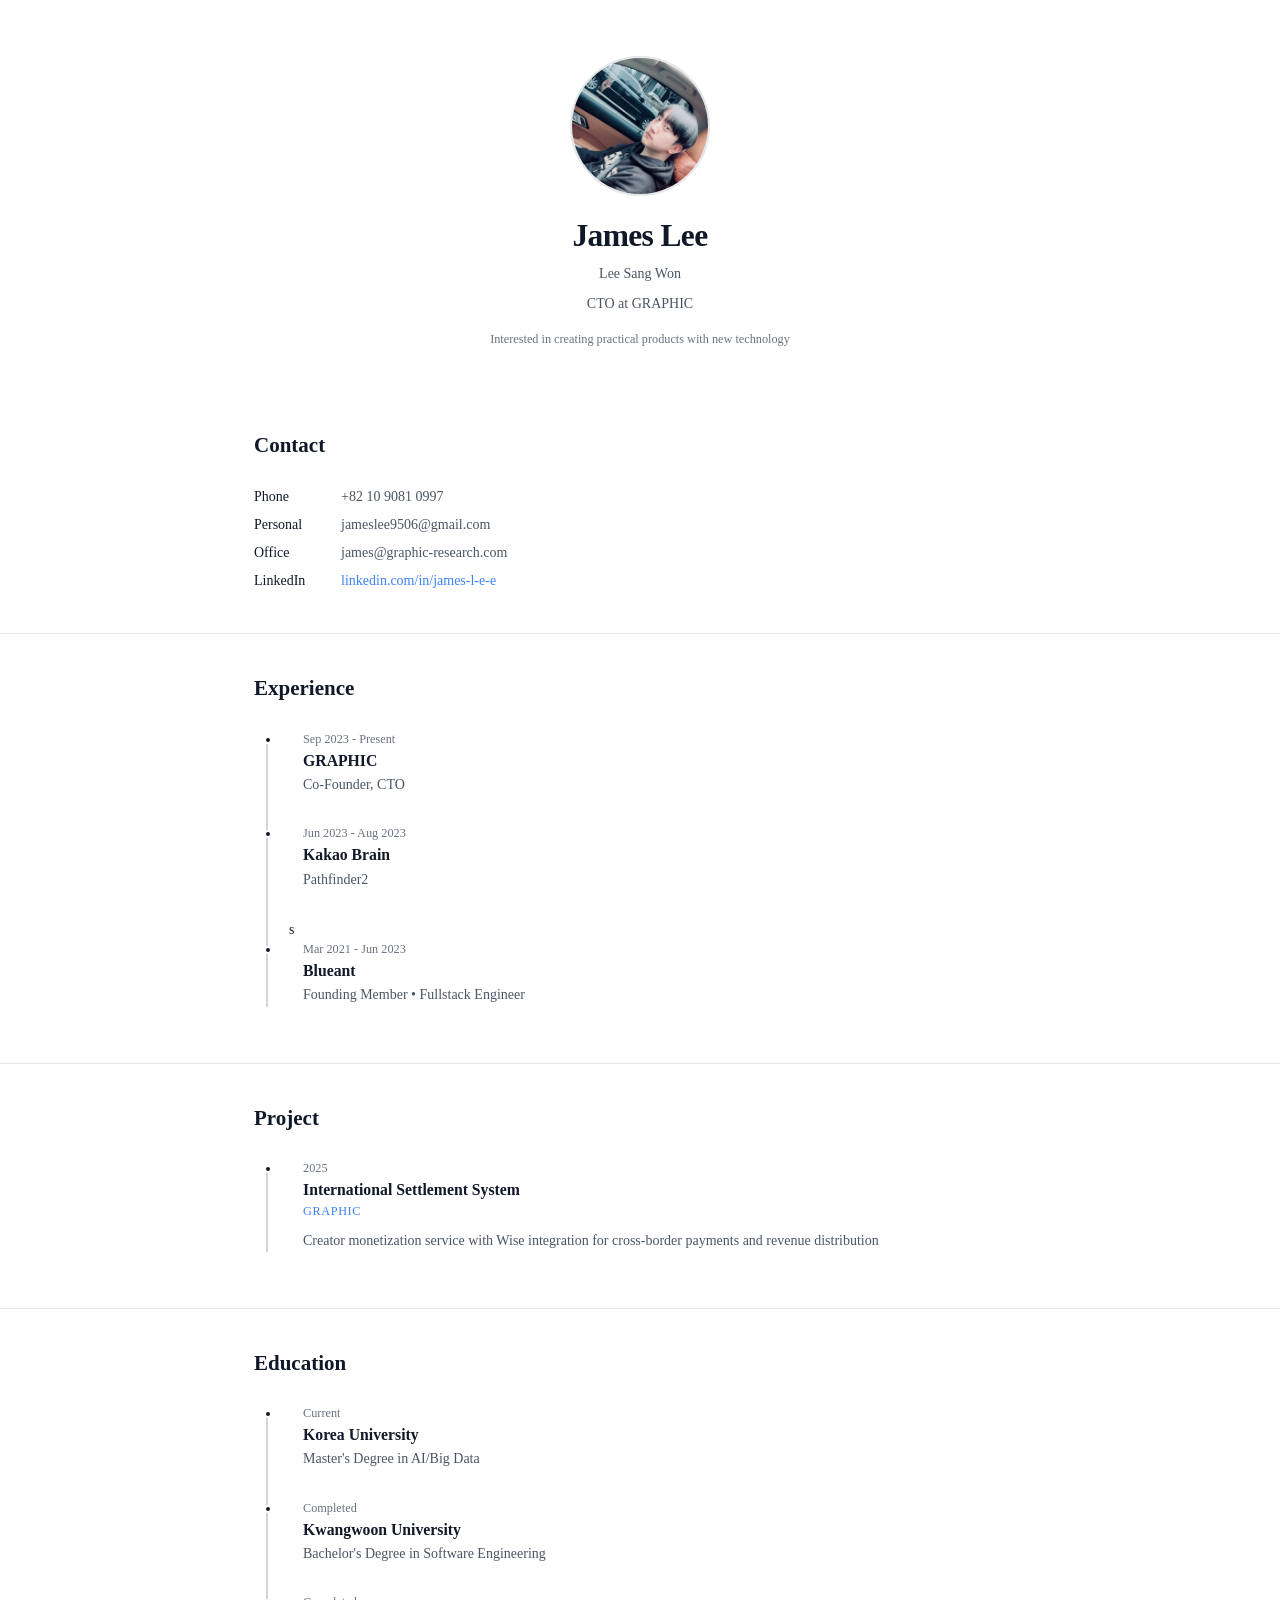
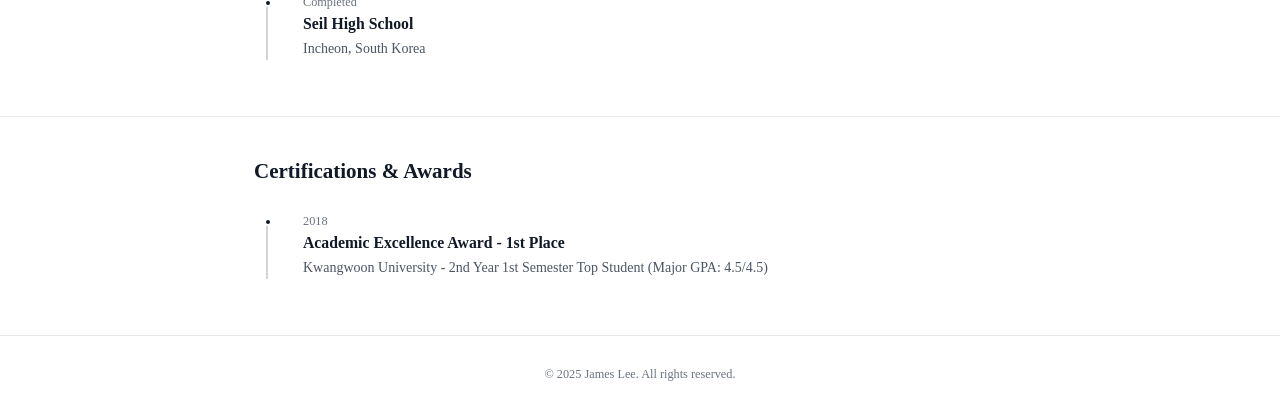
==== index.html @ bbe11994 "Updates experience and project sections" ====
<!DOCTYPE html>
<html lang="en">
<head>
    <meta charset="UTF-8">
    <meta name="viewport" content="width=device-width, initial-scale=1.0">
    <meta name="robots" content="noindex, nofollow">
    <title>James Lee</title>
    <link rel="stylesheet" href="css/global.css">
    <link rel="stylesheet" href="css/portfolio.css">
</head>

<body>
    <!-- Hero Section -->
    <section class="hero">
        <div class="container">
            <div class="hero-content">
                <div class="profile-image">
                    <img src="images/profile.jpg" alt="James Lee Profile">
                </div>
                <div class="hero-text">
                    <h1 class="name">James Lee</h1>
                    <p class="subtitle">Lee Sang Won</p>
                    <p class="bio">CTO at GRAPHIC</p>
                    <p class="intro">Interested in creating practical products with new technology</p>
                </div>
            </div>
        </div>
    </section>

    <!-- Contact Section -->
    <section class="section contact-section">
        <div class="container">
            <h2 class="section-title">Contact</h2>
            <div class="contact-grid">
                <a href="tel:+821090810997" class="contact-item">
                    <span class="contact-label">Phone</span>
                    <span class="contact-value">+82 10 9081 0997</span>
                </a>
                <a href="mailto:jameslee9506@gmail.com" class="contact-item">
                    <span class="contact-label">Personal</span>
                    <span class="contact-value">jameslee9506@gmail.com</span>
                </a>
                <a href="mailto:james@graphic-research.com" class="contact-item">
                    <span class="contact-label">Office</span>
                    <span class="contact-value">james@graphic-research.com</span>
                </a>
                <a href="https://www.linkedin.com/in/james-l-e-e/" target="_blank" rel="noopener noreferrer" class="contact-item">
                    <span class="contact-label">LinkedIn</span>
                    <span class="contact-value">linkedin.com/in/james-l-e-e</span>
                </a>
            </div>
        </div>
    </section>

    <!-- Experience Section -->
    <section class="section experience-section">
        <div class="container">
            <h2 class="section-title">Experience</h2>
            <div class="timeline">
                <div class="timeline-item">
                    <div class="timeline-date">Sep 2023 - Present</div>
                    <div class="timeline-content">
                        <h3 class="timeline-title">GRAPHIC</h3>
                        <p class="timeline-role">Co-Founder, CTO</p>
                    </div>
                </div>
                <div class="timeline-item">
                    <div class="timeline-date">Jun 2023 - Aug 2023</div>
                    <div class="timeline-content">
                        <h3 class="timeline-title">Kakao Brain</h3>
                        <p class="timeline-role">Pathfinder2</p>
                    </div>
                </div>s
                <div class="timeline-item">
                    <div class="timeline-date">Mar 2021 - Jun 2023</div>
                    <div class="timeline-content">
                        <h3 class="timeline-title">Blueant</h3>
                        <p class="timeline-role">Founding Member • Fullstack Engineer</p>
                    </div>
                </div>
            </div>
        </div>
    </section>

    <!-- Projects Section -->
    <section class="section projects-section">
        <div class="container">
            <h2 class="section-title">Project</h2>
            <div class="timeline">
                <div class="timeline-item">
                    <div class="timeline-date">2025</div>
                    <div class="timeline-content">
                        <h3 class="timeline-title">International Settlement System</h3>
                        <p class="timeline-company">GRAPHIC</p>
                        <p class="timeline-role">Creator monetization service with Wise integration for cross-border payments and revenue distribution</p>
                    </div>
                </div>
            </div>
        </div>
    </section>

    <!-- Education Section -->
    <section class="section education-section">
        <div class="container">
            <h2 class="section-title">Education</h2>
            <div class="timeline">
                <div class="timeline-item">
                    <div class="timeline-date">Current</div>
                    <div class="timeline-content">
                        <h3 class="timeline-title">Korea University</h3>
                        <p class="timeline-role">Master's Degree in AI/Big Data</p>
                    </div>
                </div>
                <div class="timeline-item">
                    <div class="timeline-date">Completed</div>
                    <div class="timeline-content">
                        <h3 class="timeline-title">Kwangwoon University</h3>
                        <p class="timeline-role">Bachelor's Degree in Software Engineering</p>
                    </div>
                </div>
                <div class="timeline-item">
                    <div class="timeline-date">Completed</div>
                    <div class="timeline-content">
                        <h3 class="timeline-title">Seil High School</h3>
                        <p class="timeline-role">Incheon, South Korea</p>
                    </div>
                </div>
            </div>
        </div>
    </section>

    <!-- Certifications & Awards Section -->
    <section class="section certifications-section">
        <div class="container">
            <h2 class="section-title">Certifications & Awards</h2>
            <div class="timeline">
                <div class="timeline-item">
                    <div class="timeline-date">2018</div>
                    <div class="timeline-content">
                        <h3 class="timeline-title">Academic Excellence Award - 1st Place</h3>
                        <p class="timeline-role">Kwangwoon University - 2nd Year 1st Semester Top Student (Major GPA: 4.5/4.5)</p>
                    </div>
                </div>
            </div>
        </div>
    </section>

    <!-- Footer -->
    <footer class="footer">
        <div class="container">
            <p>&copy; 2025 James Lee. All rights reserved.</p>
        </div>
    </footer>
</body>
</html>
---- css/global.css ----
/* Import reset */
@import url('reset.css');

/* Import Google Fonts */
@import url('https://fonts.googleapis.com/css2?family=IBM+Plex+Sans:wght@300;400;500;600;700&display=swap');

/* ========================================
   CSS Variables (Design Tokens)
   ======================================== */

:root {
  /* Colors */
  --color-primary: #3b82f6;
  --color-primary-dark: #2563eb;
  --color-secondary: #8b5cf6;
  --color-accent: #10b981;

  --color-gray-50: #f9fafb;
  --color-gray-100: #f3f4f6;
  --color-gray-200: #e5e7eb;
  --color-gray-300: #d1d5db;
  --color-gray-400: #9ca3af;
  --color-gray-500: #6b7280;
  --color-gray-600: #4b5563;
  --color-gray-700: #374151;
  --color-gray-800: #1f2937;
  --color-gray-900: #111827;

  --color-white: #ffffff;
  --color-black: #000000;

  /* Font */
  --font-sans: 'IBM Plex Sans', -apple-system, BlinkMacSystemFont, 'Segoe UI', Roboto, 'Helvetica Neue', Arial, sans-serif;
  --font-mono: 'SF Mono', Monaco, 'Cascadia Code', 'Roboto Mono', Consolas, 'Courier New', monospace;

  /* Font sizes */
  --text-xs: 0.75rem;     /* 12px */
  --text-sm: 0.875rem;    /* 14px */
  --text-base: 1rem;      /* 16px */
  --text-lg: 1.125rem;    /* 18px */
  --text-xl: 1.25rem;     /* 20px */
  --text-2xl: 1.5rem;     /* 24px */
  --text-3xl: 1.875rem;   /* 30px */
  --text-4xl: 2.25rem;    /* 36px */
  --text-5xl: 3rem;       /* 48px */
  --text-6xl: 3.75rem;    /* 60px */

  /* Font weights */
  --font-light: 300;
  --font-normal: 400;
  --font-medium: 500;
  --font-semibold: 600;
  --font-bold: 700;
  --font-extrabold: 800;

  /* Spacing */
  --spacing-1: 0.25rem;   /* 4px */
  --spacing-2: 0.5rem;    /* 8px */
  --spacing-3: 0.75rem;   /* 12px */
  --spacing-4: 1rem;      /* 16px */
  --spacing-5: 1.25rem;   /* 20px */
  --spacing-6: 1.5rem;    /* 24px */
  --spacing-8: 2rem;      /* 32px */
  --spacing-10: 2.5rem;   /* 40px */
  --spacing-12: 3rem;     /* 48px */
  --spacing-16: 4rem;     /* 64px */
  --spacing-20: 5rem;     /* 80px */
}

/* ========================================
   Base Styles
   ======================================== */

html {
  font-size: 87.5%; /* 16px * 87.5% = 14px */
}

body {
  font-family: var(--font-serif);
  font-size: var(--text-base);
  color: var(--color-gray-900);
  background-color: var(--color-white);
}

/* ========================================
   Typography
   ======================================== */

h1, h2, h3, h4, h5, h6 {
  font-family: var(--font-serif-heading);
  font-weight: var(--font-bold);
  line-height: 1.2;
  margin-bottom: var(--spacing-4);
}

h1 {
  font-size: var(--text-5xl);
  font-weight: var(--font-extrabold);
}

h2 {
  font-size: var(--text-4xl);
}

h3 {
  font-size: var(--text-3xl);
}

h4 {
  font-size: var(--text-2xl);
}

h5 {
  font-size: var(--text-xl);
}

h6 {
  font-size: var(--text-lg);
}

p {
  font-size: var(--text-base);
  line-height: 1.75;
  margin-bottom: var(--spacing-4);
  color: var(--color-gray-700);
}

a {
  color: var(--color-primary);
  transition: color 0.2s ease;
}

a:hover {
  color: var(--color-primary-dark);
}

strong, b {
  font-weight: var(--font-bold);
}

em, i {
  font-style: italic;
}

code {
  font-family: var(--font-mono);
  font-size: 0.875em;
  background-color: var(--color-gray-100);
  padding: 0.125rem 0.25rem;
  border-radius: 0.25rem;
}

pre {
  font-family: var(--font-mono);
  font-size: var(--text-sm);
  background-color: var(--color-gray-100);
  padding: var(--spacing-4);
  border-radius: 0.375rem;
  overflow-x: auto;
  margin-bottom: var(--spacing-4);
}

pre code {
  background-color: transparent;
  padding: 0;
}

blockquote {
  border-left: 4px solid var(--color-gray-300);
  padding-left: var(--spacing-4);
  margin: var(--spacing-4) 0;
  color: var(--color-gray-600);
  font-style: italic;
}

hr {
  border: none;
  border-top: 1px solid var(--color-gray-200);
  margin: var(--spacing-8) 0;
}

/* Lists */
ul, ol {
  margin-bottom: var(--spacing-4);
  padding-left: var(--spacing-6);
}

ul {
  list-style-type: disc;
}

ol {
  list-style-type: decimal;
}

li {
  margin-bottom: var(--spacing-2);
  line-height: 1.75;
}

/* ========================================
   Layout
   ======================================== */

.container {
  max-width: 800px;
  margin: 0 auto;
  padding: 0 var(--spacing-4);
}
---- css/portfolio.css ----
/* ========================================
   Portfolio Styles
   ======================================== */

/* General Section Styling */
.section {
  padding: var(--spacing-12) 0;
}

.section-title {
  font-size: var(--text-2xl);
  font-weight: var(--font-bold);
  margin-bottom: var(--spacing-8);
  color: var(--color-gray-900);
}

/* Hero Section */
.hero {
  padding: var(--spacing-16) 0 var(--spacing-12) 0;
}

.hero-content {
  display: flex;
  flex-direction: column;
  align-items: center;
  text-align: center;
  gap: var(--spacing-6);
}

.profile-image {
  width: 140px;
  height: 140px;
  border-radius: 50%;
  overflow: hidden;
  border: 2px solid var(--color-gray-200);
}

.profile-image img {
  width: 100%;
  height: 100%;
  object-fit: cover;
}

.hero-text {
  max-width: 600px;
}

.name {
  font-size: var(--text-4xl);
  font-weight: var(--font-bold);
  margin-bottom: var(--spacing-2);
  color: var(--color-gray-900);
  letter-spacing: -0.02em;
}

.subtitle {
  font-size: var(--text-base);
  font-weight: var(--font-normal);
  margin-bottom: var(--spacing-1);
  color: var(--color-gray-600);
}

.bio {
  font-size: var(--text-base);
  font-weight: var(--font-normal);
  color: var(--color-gray-600);
  line-height: 1.6;
}

.intro {
  font-size: var(--text-sm);
  font-weight: var(--font-normal);
  color: var(--color-gray-500);
  line-height: 1.6;
  margin-top: var(--spacing-4);
  max-width: 500px;
  margin-left: auto;
  margin-right: auto;
}

/* Contact Section */
.contact-section {
  border-bottom: 1px solid var(--color-gray-200);
}

.contact-grid {
  display: flex;
  flex-direction: column;
  gap: var(--spacing-2);
}

.contact-item {
  display: flex;
  gap: var(--spacing-2);
  text-decoration: none;
  color: var(--color-gray-700);
  transition: all 0.2s ease;
}

.contact-label {
  font-size: var(--text-base);
  font-weight: var(--font-medium);
  color: var(--color-gray-900);
  min-width: 80px;
}

.contact-value {
  font-size: var(--text-base);
  font-weight: var(--font-normal);
  color: var(--color-gray-600);
  transition: all 0.2s ease;
}

/* LinkedIn link styling */
.contact-item[href^="https"] .contact-value {
  color: var(--color-primary);
}

.contact-item[href^="https"]:hover .contact-value {
  text-decoration: underline;
}

/* Timeline Sections */
.timeline {
  position: relative;
  padding-left: var(--spacing-10);
}

.timeline::before {
  content: '';
  position: absolute;
  left: 12px;
  top: 8px;
  bottom: 0;
  width: 2px;
  background-color: var(--color-gray-300);
}

.timeline-item {
  position: relative;
  margin-bottom: var(--spacing-8);
  padding-left: var(--spacing-4);
}

.timeline-item:last-child {
  margin-bottom: 0;
}

.timeline-item::before {
  content: '';
  position: absolute;
  left: -25px;
  top: 6px;
  width: 8px;
  height: 8px;
  border-radius: 50%;
  background-color: var(--color-gray-900);
  border: 2px solid var(--color-white);
}

.timeline-date {
  font-size: var(--text-sm);
  font-weight: var(--font-medium);
  color: var(--color-gray-500);
  margin-bottom: var(--spacing-1);
}

.timeline-title {
  font-size: var(--text-lg);
  font-weight: var(--font-semibold);
  color: var(--color-gray-900);
  margin-bottom: var(--spacing-1);
}

.timeline-company {
  font-size: var(--text-sm);
  font-weight: var(--font-medium);
  color: var(--color-primary);
  margin-bottom: var(--spacing-2);
  margin-top: -2px;
  letter-spacing: 0.05em;
}

.timeline-role {
  font-size: var(--text-base);
  color: var(--color-gray-600);
  line-height: 1.6;
}

/* Experience Section */
.experience-section {
  border-bottom: 1px solid var(--color-gray-200);
}

/* Projects Section */
.projects-section {
  border-bottom: 1px solid var(--color-gray-200);
}

/* Education Section */
.education-section {
  border-bottom: 1px solid var(--color-gray-200);
}

/* Certifications & Awards Section */
.certifications-section {
  border-bottom: 1px solid var(--color-gray-200);
}

/* Footer */
.footer {
  padding: var(--spacing-8) 0;
  text-align: center;
}

.footer p {
  font-size: var(--text-sm);
  color: var(--color-gray-500);
  margin: 0;
}

/* Remove default margins from hero section headings */
.hero h1,
.hero p {
  margin-bottom: var(--spacing-2);
}

.hero p:last-child {
  margin-bottom: 0;
}
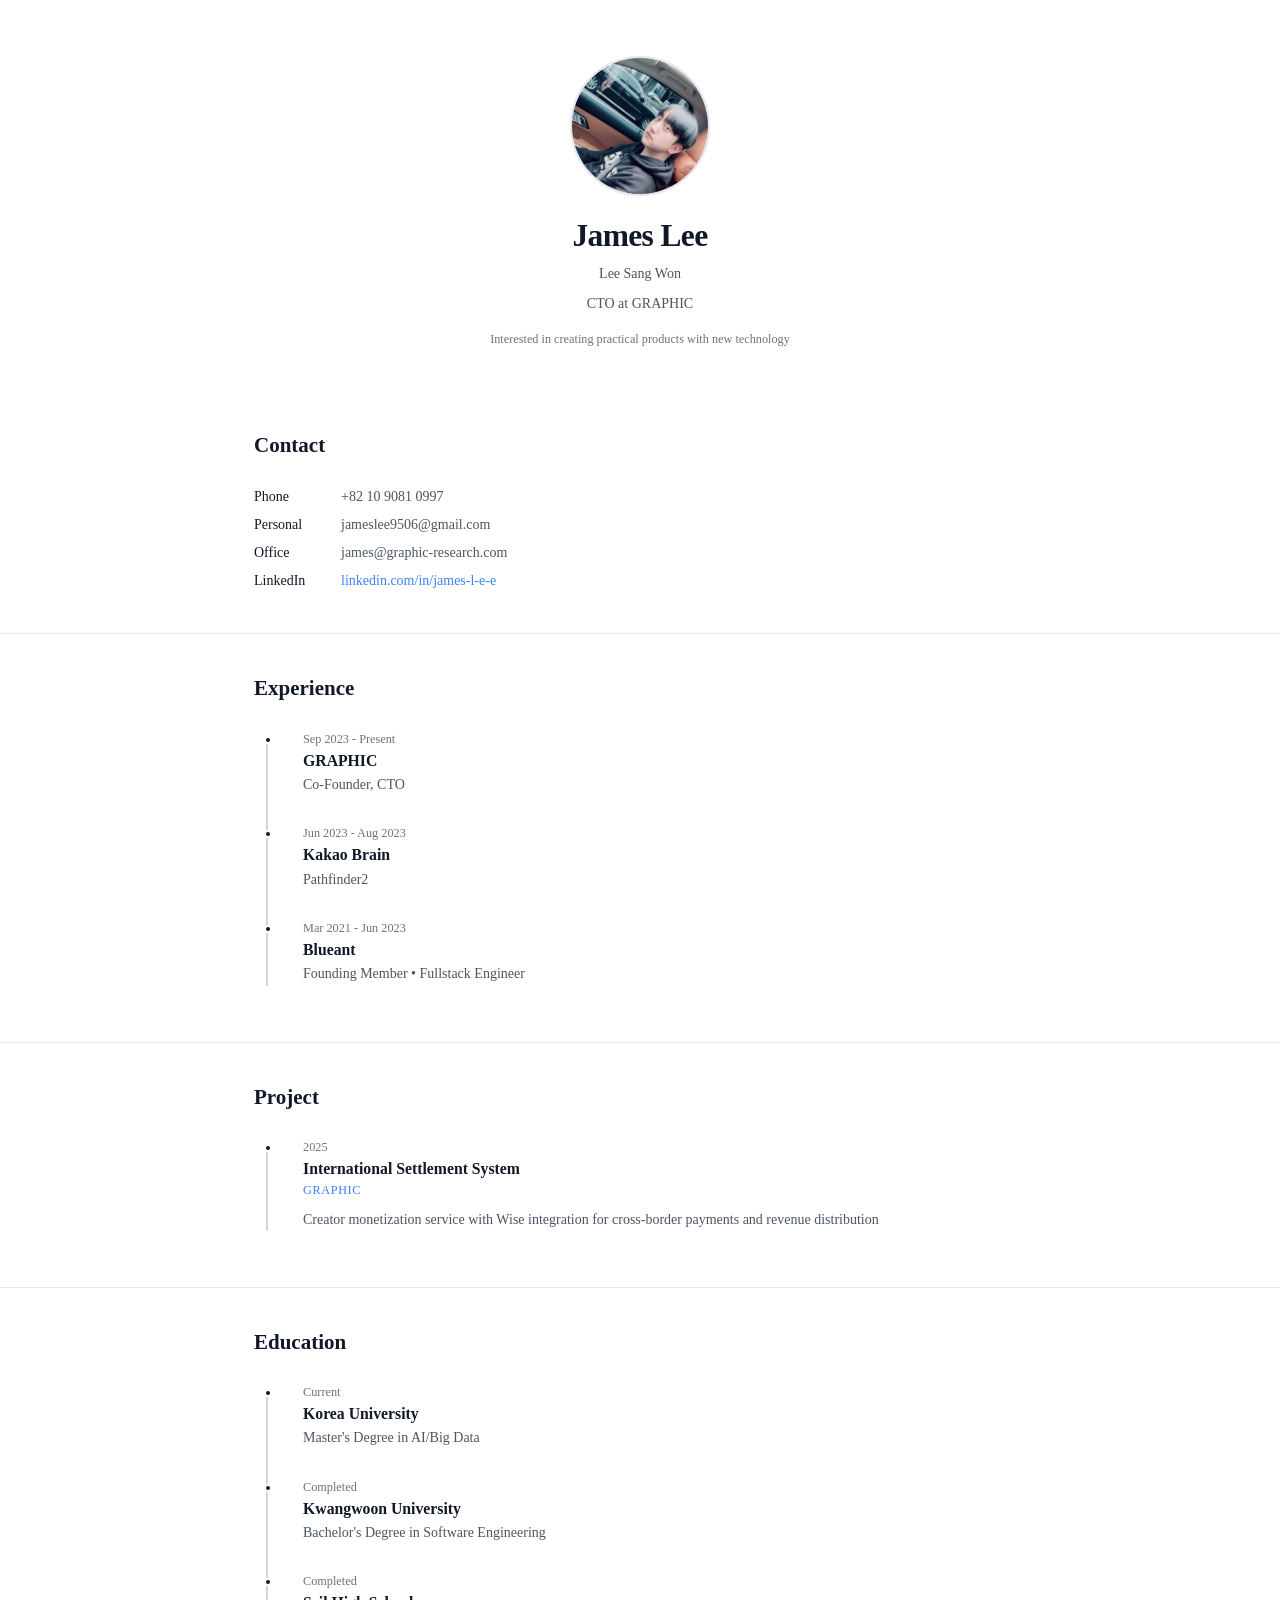
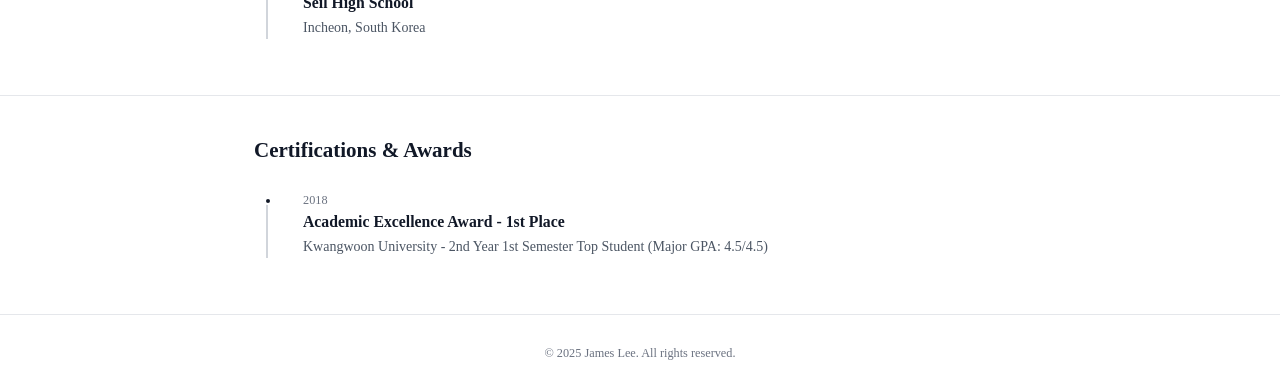
==== commit 5492ce7d: "Fixes a typo in the Kakao Brain timeline Corrects a minor typo in the Kakao Brain timeline descripti" ====
--- a/index.html
+++ b/index.html
@@ -70,7 +70,7 @@
                         <h3 class="timeline-title">Kakao Brain</h3>
                         <p class="timeline-role">Pathfinder2</p>
                     </div>
-                </div>s
+                </div>
                 <div class="timeline-item">
                     <div class="timeline-date">Mar 2021 - Jun 2023</div>
                     <div class="timeline-content">
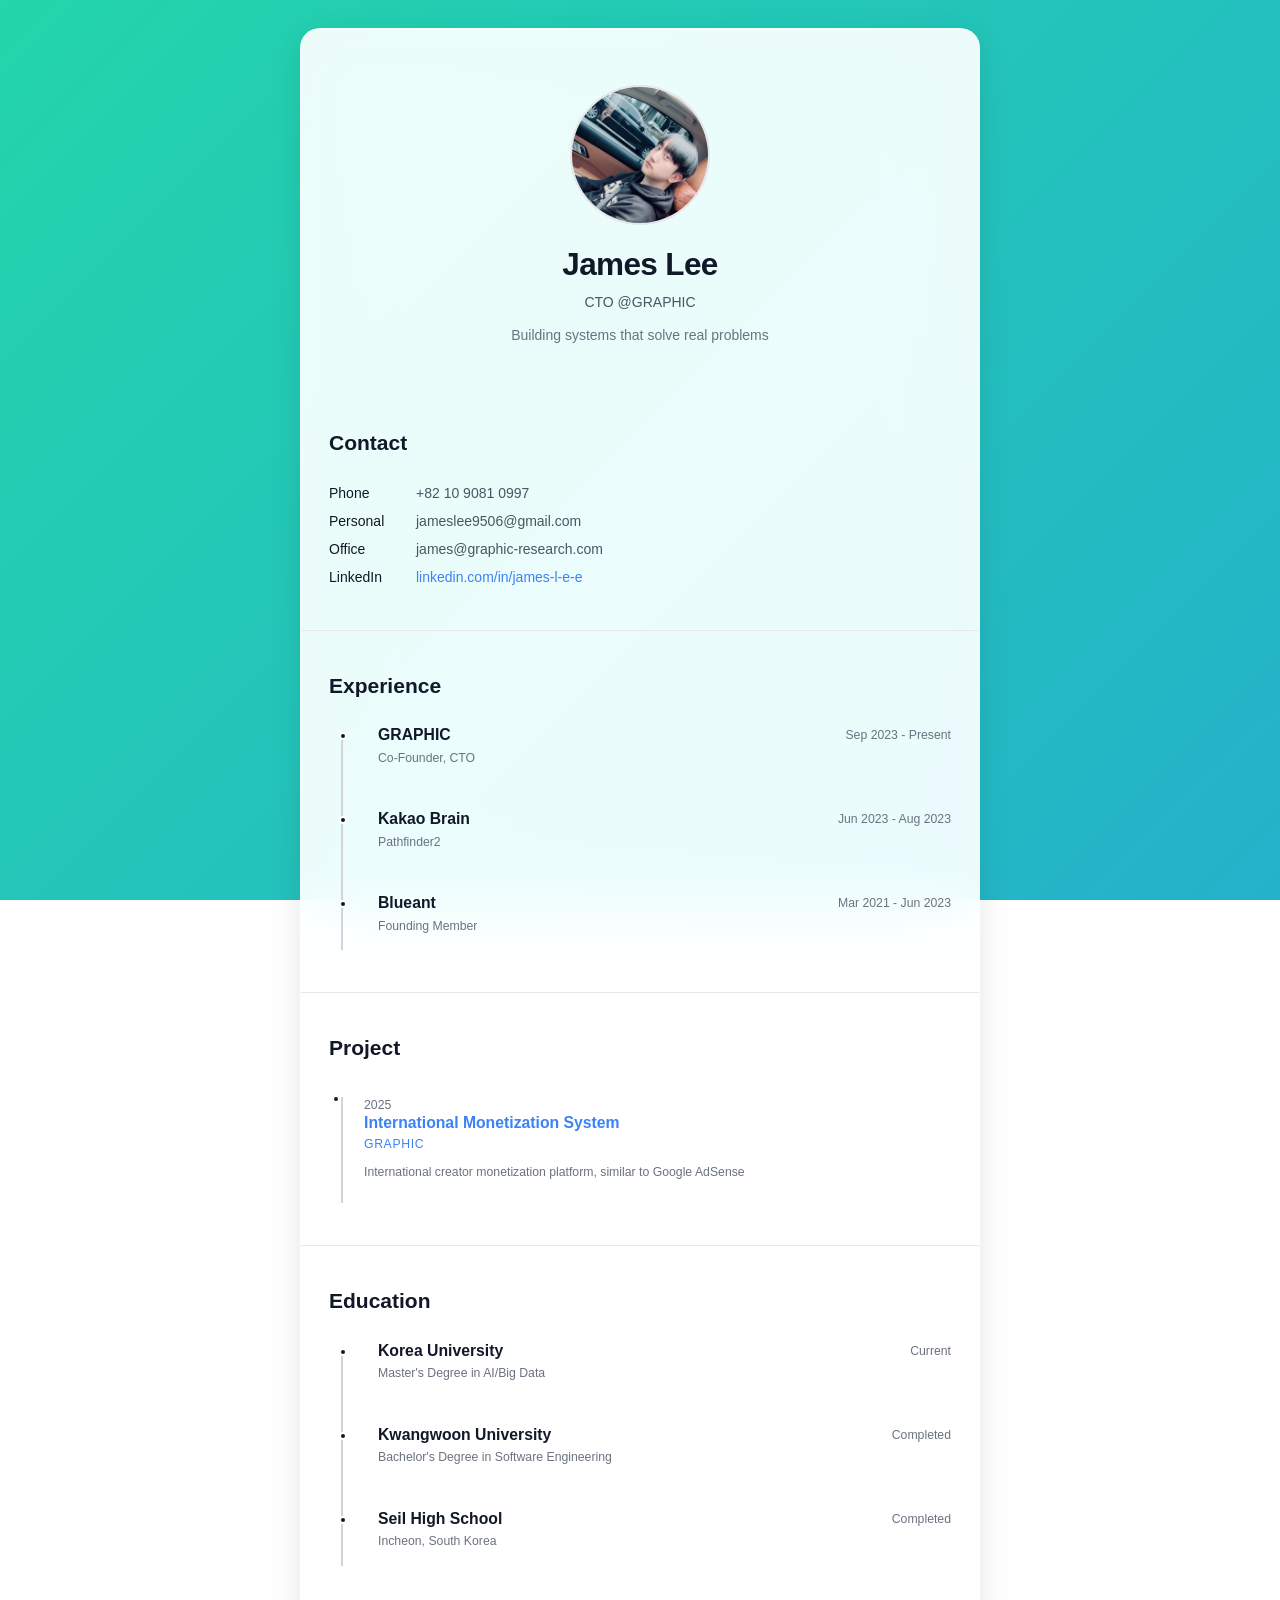
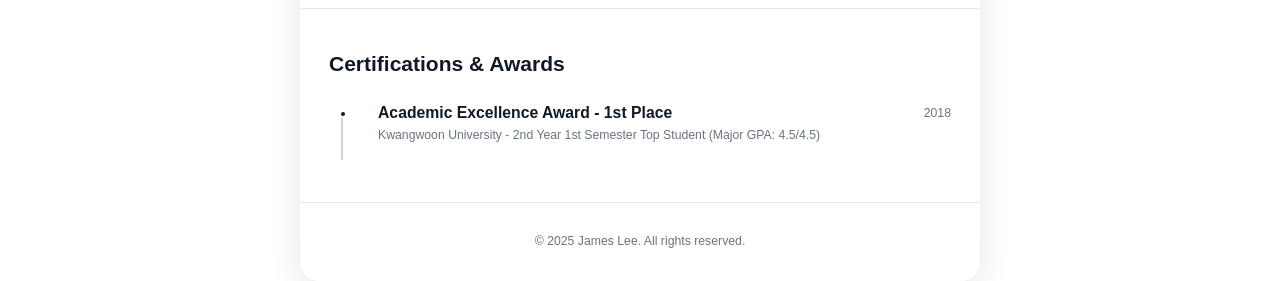
==== commit 78f19439: "Add International Monetization System project and update portfolio design Major changes: - Add compr" ====
--- a/index.html
+++ b/index.html
@@ -10,6 +10,7 @@
 </head>
 
 <body>
+    <div class="content-wrapper">
     <!-- Hero Section -->
     <section class="hero">
         <div class="container">
@@ -19,9 +20,8 @@
                 </div>
                 <div class="hero-text">
                     <h1 class="name">James Lee</h1>
-                    <p class="subtitle">Lee Sang Won</p>
-                    <p class="bio">CTO at GRAPHIC</p>
-                    <p class="intro">Interested in creating practical products with new technology</p>
+                    <p class="bio">CTO @GRAPHIC</p>
+                    <p class="intro">Building systems that solve real problems</p>
                 </div>
             </div>
         </div>
@@ -58,25 +58,25 @@
             <h2 class="section-title">Experience</h2>
             <div class="timeline">
                 <div class="timeline-item">
-                    <div class="timeline-date">Sep 2023 - Present</div>
                     <div class="timeline-content">
                         <h3 class="timeline-title">GRAPHIC</h3>
                         <p class="timeline-role">Co-Founder, CTO</p>
                     </div>
+                    <div class="timeline-date">Sep 2023 - Present</div>
                 </div>
                 <div class="timeline-item">
-                    <div class="timeline-date">Jun 2023 - Aug 2023</div>
                     <div class="timeline-content">
                         <h3 class="timeline-title">Kakao Brain</h3>
                         <p class="timeline-role">Pathfinder2</p>
                     </div>
+                    <div class="timeline-date">Jun 2023 - Aug 2023</div>
                 </div>
                 <div class="timeline-item">
-                    <div class="timeline-date">Mar 2021 - Jun 2023</div>
                     <div class="timeline-content">
                         <h3 class="timeline-title">Blueant</h3>
-                        <p class="timeline-role">Founding Member • Fullstack Engineer</p>
+                        <p class="timeline-role">Founding Member</p>
                     </div>
+                    <div class="timeline-date">Mar 2021 - Jun 2023</div>
                 </div>
             </div>
         </div>
@@ -87,14 +87,14 @@
         <div class="container">
             <h2 class="section-title">Project</h2>
             <div class="timeline">
-                <div class="timeline-item">
+                <a href="projects/international-monetization-system.html" class="timeline-item timeline-item-link">
                     <div class="timeline-date">2025</div>
                     <div class="timeline-content">
-                        <h3 class="timeline-title">International Settlement System</h3>
+                        <h3 class="timeline-title">International Monetization System</h3>
                         <p class="timeline-company">GRAPHIC</p>
-                        <p class="timeline-role">Creator monetization service with Wise integration for cross-border payments and revenue distribution</p>
+                        <p class="timeline-role">International creator monetization platform, similar to Google AdSense</p>
                     </div>
-                </div>
+                </a>
             </div>
         </div>
     </section>
@@ -105,25 +105,25 @@
             <h2 class="section-title">Education</h2>
             <div class="timeline">
                 <div class="timeline-item">
-                    <div class="timeline-date">Current</div>
                     <div class="timeline-content">
                         <h3 class="timeline-title">Korea University</h3>
                         <p class="timeline-role">Master's Degree in AI/Big Data</p>
                     </div>
+                    <div class="timeline-date">Current</div>
                 </div>
                 <div class="timeline-item">
-                    <div class="timeline-date">Completed</div>
                     <div class="timeline-content">
                         <h3 class="timeline-title">Kwangwoon University</h3>
                         <p class="timeline-role">Bachelor's Degree in Software Engineering</p>
                     </div>
+                    <div class="timeline-date">Completed</div>
                 </div>
                 <div class="timeline-item">
-                    <div class="timeline-date">Completed</div>
                     <div class="timeline-content">
                         <h3 class="timeline-title">Seil High School</h3>
                         <p class="timeline-role">Incheon, South Korea</p>
                     </div>
+                    <div class="timeline-date">Completed</div>
                 </div>
             </div>
         </div>
@@ -135,11 +135,11 @@
             <h2 class="section-title">Certifications & Awards</h2>
             <div class="timeline">
                 <div class="timeline-item">
-                    <div class="timeline-date">2018</div>
                     <div class="timeline-content">
                         <h3 class="timeline-title">Academic Excellence Award - 1st Place</h3>
                         <p class="timeline-role">Kwangwoon University - 2nd Year 1st Semester Top Student (Major GPA: 4.5/4.5)</p>
                     </div>
+                    <div class="timeline-date">2018</div>
                 </div>
             </div>
         </div>
@@ -151,5 +151,9 @@
             <p>&copy; 2025 James Lee. All rights reserved.</p>
         </div>
     </footer>
+    </div>
+    <script>
+        document.body.style.setProperty('--random-delay', Math.random() * 8);
+    </script>
 </body>
 </html>
--- a/css/global.css
+++ b/css/global.css
@@ -75,11 +75,29 @@
   font-size: 87.5%; /* 16px * 87.5% = 14px */
 }
 
+@keyframes gradient-shift {
+  0% {
+    background-position: 0% 50%;
+  }
+  50% {
+    background-position: 100% 50%;
+  }
+  100% {
+    background-position: 0% 50%;
+  }
+}
+
 body {
-  font-family: var(--font-serif);
+  font-family: var(--font-sans);
   font-size: var(--text-base);
   color: var(--color-gray-900);
-  background-color: var(--color-white);
+  background: linear-gradient(-45deg, #ee7752, #e73c7e, #23a6d5, #23d5ab);
+  background-size: 400% 400%;
+  background-attachment: fixed;
+  animation: gradient-shift 8s ease infinite;
+  animation-delay: calc(var(--random-delay, 0) * -1s);
+  min-height: 100vh;
+  padding: var(--spacing-8);
 }
 
 /* ========================================
@@ -87,7 +105,7 @@
    ======================================== */
 
 h1, h2, h3, h4, h5, h6 {
-  font-family: var(--font-serif-heading);
+  font-family: var(--font-sans);
   font-weight: var(--font-bold);
   line-height: 1.2;
   margin-bottom: var(--spacing-4);
@@ -202,8 +220,22 @@
    Layout
    ======================================== */
 
+.content-wrapper {
+  max-width: 680px;
+  margin: 0 auto;
+  background: rgba(255, 255, 255, 0.92);
+  backdrop-filter: blur(40px) saturate(180%);
+  -webkit-backdrop-filter: blur(40px) saturate(180%);
+  border: 1px solid rgba(255, 255, 255, 0.18);
+  border-radius: 20px;
+  box-shadow:
+    0 8px 32px rgba(0, 0, 0, 0.1),
+    inset 0 1px 0 rgba(255, 255, 255, 0.5),
+    inset 0 -1px 0 rgba(255, 255, 255, 0.2);
+  overflow: hidden;
+}
+
 .container {
-  max-width: 800px;
   margin: 0 auto;
   padding: 0 var(--spacing-4);
 }
--- a/css/portfolio.css
+++ b/css/portfolio.css
@@ -4,7 +4,7 @@
 
 /* General Section Styling */
 .section {
-  padding: var(--spacing-12) 0;
+  padding: var(--spacing-12) var(--spacing-4);
 }
 
 .section-title {
@@ -16,7 +16,7 @@
 
 /* Hero Section */
 .hero {
-  padding: var(--spacing-16) 0 var(--spacing-12) 0;
+  padding: var(--spacing-16) var(--spacing-4) var(--spacing-12) var(--spacing-4);
 }
 
 .hero-content {
@@ -68,11 +68,11 @@
 }
 
 .intro {
-  font-size: var(--text-sm);
+  font-size: var(--text-base);
   font-weight: var(--font-normal);
   color: var(--color-gray-500);
   line-height: 1.6;
-  margin-top: var(--spacing-4);
+  margin-top: var(--spacing-3);
   max-width: 500px;
   margin-left: auto;
   margin-right: auto;
@@ -140,6 +140,10 @@
   position: relative;
   margin-bottom: var(--spacing-8);
   padding-left: var(--spacing-4);
+  display: flex;
+  justify-content: space-between;
+  align-items: flex-start;
+  gap: var(--spacing-4);
 }
 
 .timeline-item:last-child {
@@ -158,11 +162,16 @@
   border: 2px solid var(--color-white);
 }
 
+.timeline-content {
+  flex: 1;
+}
+
 .timeline-date {
   font-size: var(--text-sm);
   font-weight: var(--font-medium);
   color: var(--color-gray-500);
-  margin-bottom: var(--spacing-1);
+  white-space: nowrap;
+  flex-shrink: 0;
 }
 
 .timeline-title {
@@ -182,8 +191,8 @@
 }
 
 .timeline-role {
-  font-size: var(--text-base);
-  color: var(--color-gray-600);
+  font-size: var(--text-sm);
+  color: var(--color-gray-500);
   line-height: 1.6;
 }
 
@@ -195,6 +204,30 @@
 /* Projects Section */
 .projects-section {
   border-bottom: 1px solid var(--color-gray-200);
+}
+
+.timeline-item-link {
+  text-decoration: none;
+  color: inherit;
+  display: block;
+  transition: all 0.2s ease;
+  border-radius: 8px;
+  padding: var(--spacing-2);
+  margin-left: calc(-1 * var(--spacing-2));
+  margin-right: calc(-1 * var(--spacing-2));
+}
+
+.timeline-item-link:hover {
+  background-color: var(--color-gray-50);
+  transform: translateX(4px);
+}
+
+.timeline-item-link .timeline-title {
+  color: var(--color-primary);
+}
+
+.timeline-item-link:hover .timeline-title {
+  text-decoration: underline;
 }
 
 /* Education Section */
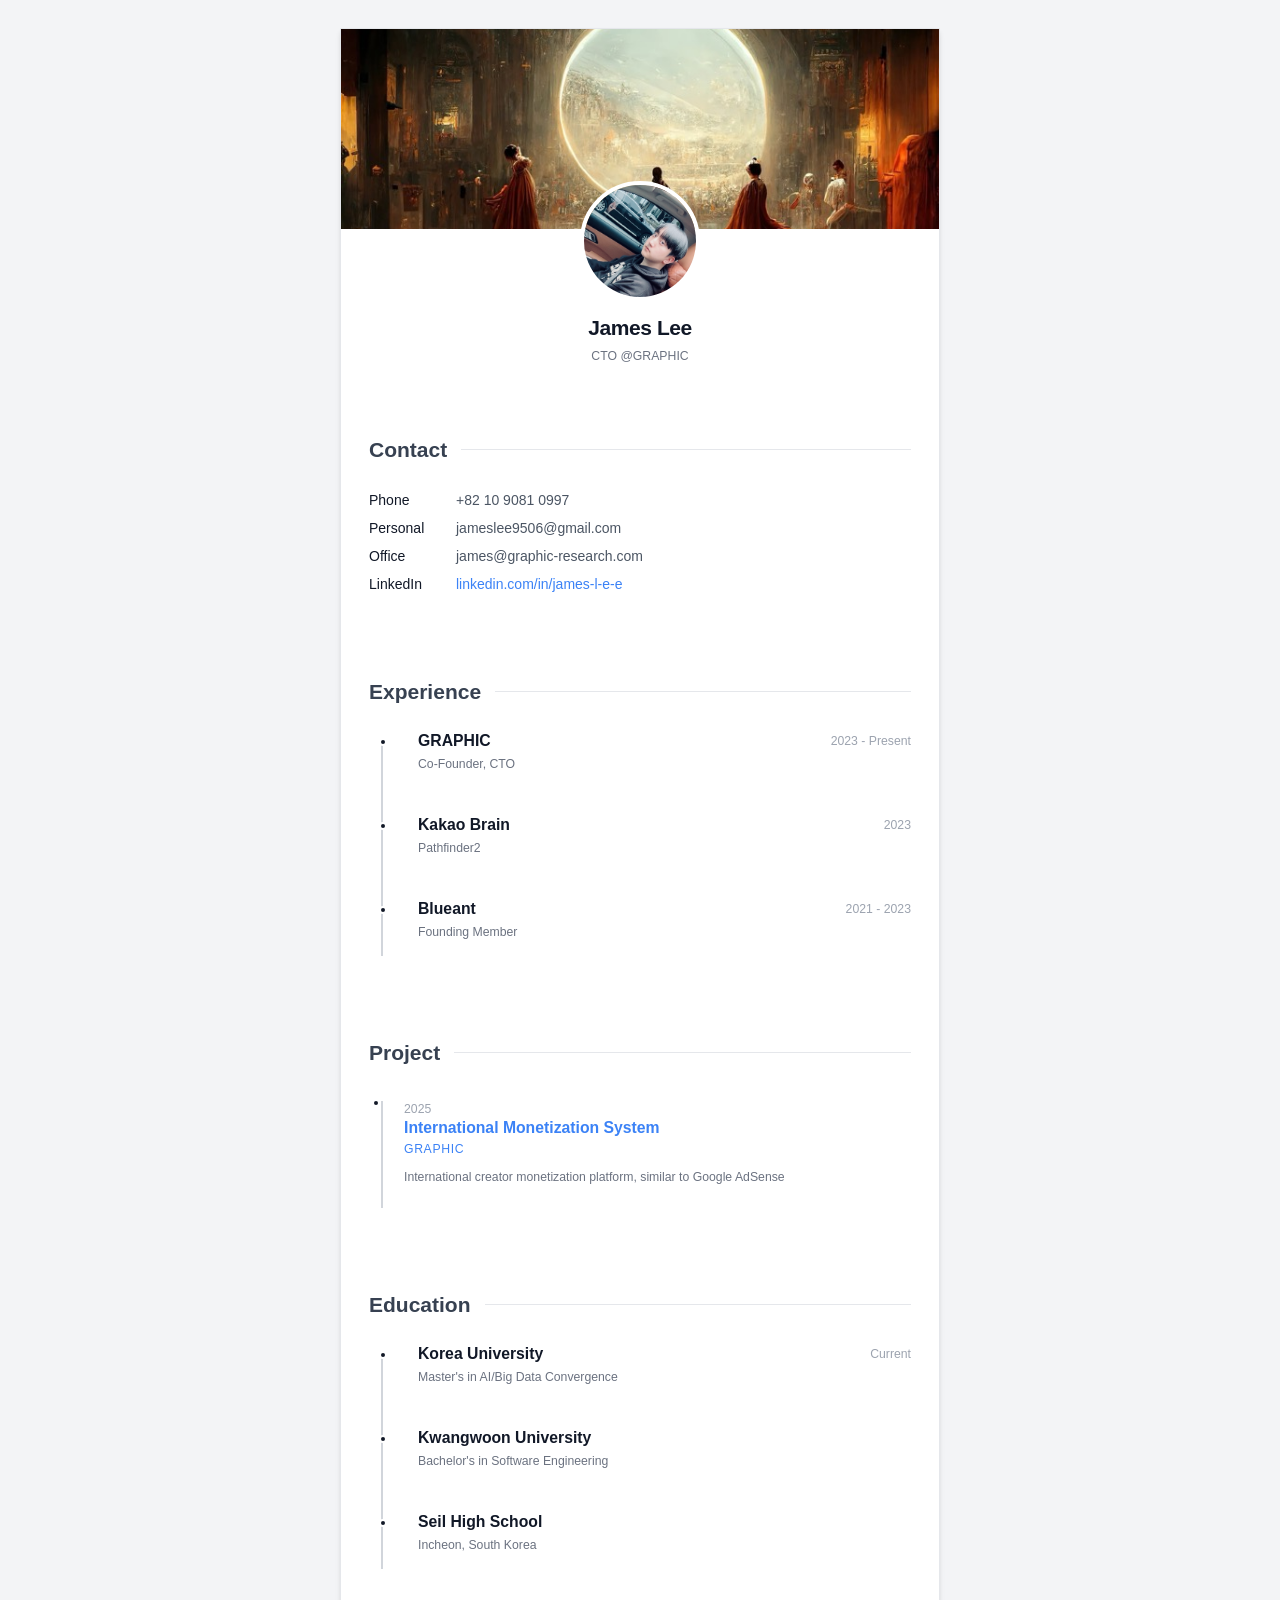
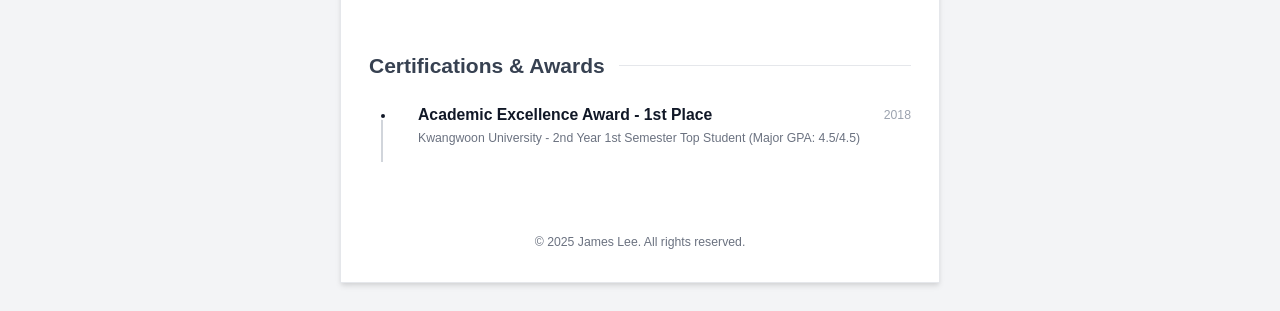
==== commit afc4ab76: "Redesign portfolio with Twitter-inspired layout - Add cover image with overlapping profile picture -" ====
--- a/index.html
+++ b/index.html
@@ -13,6 +13,9 @@
     <div class="content-wrapper">
     <!-- Hero Section -->
     <section class="hero">
+        <div class="hero-cover">
+            <img src="images/cover.jpeg" alt="Cover">
+        </div>
         <div class="container">
             <div class="hero-content">
                 <div class="profile-image">
@@ -21,7 +24,6 @@
                 <div class="hero-text">
                     <h1 class="name">James Lee</h1>
                     <p class="bio">CTO @GRAPHIC</p>
-                    <p class="intro">Building systems that solve real problems</p>
                 </div>
             </div>
         </div>
@@ -36,14 +38,14 @@
                     <span class="contact-label">Phone</span>
                     <span class="contact-value">+82 10 9081 0997</span>
                 </a>
-                <a href="mailto:jameslee9506@gmail.com" class="contact-item">
+                <div class="contact-item">
                     <span class="contact-label">Personal</span>
                     <span class="contact-value">jameslee9506@gmail.com</span>
-                </a>
-                <a href="mailto:james@graphic-research.com" class="contact-item">
+                </div>
+                <div class="contact-item">
                     <span class="contact-label">Office</span>
                     <span class="contact-value">james@graphic-research.com</span>
-                </a>
+                </div>
                 <a href="https://www.linkedin.com/in/james-l-e-e/" target="_blank" rel="noopener noreferrer" class="contact-item">
                     <span class="contact-label">LinkedIn</span>
                     <span class="contact-value">linkedin.com/in/james-l-e-e</span>
@@ -62,21 +64,21 @@
                         <h3 class="timeline-title">GRAPHIC</h3>
                         <p class="timeline-role">Co-Founder, CTO</p>
                     </div>
-                    <div class="timeline-date">Sep 2023 - Present</div>
+                    <div class="timeline-date">2023 - Present</div>
                 </div>
                 <div class="timeline-item">
                     <div class="timeline-content">
                         <h3 class="timeline-title">Kakao Brain</h3>
                         <p class="timeline-role">Pathfinder2</p>
                     </div>
-                    <div class="timeline-date">Jun 2023 - Aug 2023</div>
+                    <div class="timeline-date">2023</div>
                 </div>
                 <div class="timeline-item">
                     <div class="timeline-content">
                         <h3 class="timeline-title">Blueant</h3>
                         <p class="timeline-role">Founding Member</p>
                     </div>
-                    <div class="timeline-date">Mar 2021 - Jun 2023</div>
+                    <div class="timeline-date">2021 - 2023</div>
                 </div>
             </div>
         </div>
@@ -107,23 +109,23 @@
                 <div class="timeline-item">
                     <div class="timeline-content">
                         <h3 class="timeline-title">Korea University</h3>
-                        <p class="timeline-role">Master's Degree in AI/Big Data</p>
+                        <p class="timeline-role">Master's in AI/Big Data Convergence</p>
                     </div>
                     <div class="timeline-date">Current</div>
                 </div>
                 <div class="timeline-item">
                     <div class="timeline-content">
                         <h3 class="timeline-title">Kwangwoon University</h3>
-                        <p class="timeline-role">Bachelor's Degree in Software Engineering</p>
+                        <p class="timeline-role">Bachelor's in Software Engineering</p>
                     </div>
-                    <div class="timeline-date">Completed</div>
+                    <div class="timeline-date"></div>
                 </div>
                 <div class="timeline-item">
                     <div class="timeline-content">
                         <h3 class="timeline-title">Seil High School</h3>
                         <p class="timeline-role">Incheon, South Korea</p>
                     </div>
-                    <div class="timeline-date">Completed</div>
+                    <div class="timeline-date"></div>
                 </div>
             </div>
         </div>
--- a/css/global.css
+++ b/css/global.css
@@ -91,13 +91,8 @@
   font-family: var(--font-sans);
   font-size: var(--text-base);
   color: var(--color-gray-900);
-  background: linear-gradient(-45deg, #ee7752, #e73c7e, #23a6d5, #23d5ab);
-  background-size: 400% 400%;
-  background-attachment: fixed;
-  animation: gradient-shift 8s ease infinite;
-  animation-delay: calc(var(--random-delay, 0) * -1s);
+  background: var(--color-gray-100);
   min-height: 100vh;
-  padding: var(--spacing-8);
 }
 
 /* ========================================
@@ -221,17 +216,13 @@
    ======================================== */
 
 .content-wrapper {
-  max-width: 680px;
-  margin: 0 auto;
-  background: rgba(255, 255, 255, 0.92);
-  backdrop-filter: blur(40px) saturate(180%);
-  -webkit-backdrop-filter: blur(40px) saturate(180%);
-  border: 1px solid rgba(255, 255, 255, 0.18);
-  border-radius: 20px;
+  max-width: 600px;
+  margin: var(--spacing-8) auto;
+  background: var(--color-white);
+  border: 1px solid var(--color-gray-200);
   box-shadow:
-    0 8px 32px rgba(0, 0, 0, 0.1),
-    inset 0 1px 0 rgba(255, 255, 255, 0.5),
-    inset 0 -1px 0 rgba(255, 255, 255, 0.2);
+    0 4px 6px -1px rgba(0, 0, 0, 0.1),
+    0 2px 4px -1px rgba(0, 0, 0, 0.06);
   overflow: hidden;
 }
 
@@ -239,3 +230,25 @@
   margin: 0 auto;
   padding: 0 var(--spacing-4);
 }
+
+/* ========================================
+   Responsive Design
+   ======================================== */
+
+@media (max-width: 768px) {
+  body {
+    background: var(--color-white);
+    animation: none;
+    padding: 0;
+  }
+
+  .content-wrapper {
+    border-radius: 0;
+    border: none;
+    box-shadow: none;
+    background: var(--color-white);
+    backdrop-filter: none;
+    -webkit-backdrop-filter: none;
+    margin: 0 auto;
+  }
+}
--- a/css/portfolio.css
+++ b/css/portfolio.css
@@ -11,28 +11,59 @@
   font-size: var(--text-2xl);
   font-weight: var(--font-bold);
   margin-bottom: var(--spacing-8);
-  color: var(--color-gray-900);
+  color: var(--color-gray-700);
+  display: flex;
+  align-items: center;
+  gap: var(--spacing-4);
+}
+
+.section-title::after {
+  content: '';
+  flex: 1;
+  height: 1px;
+  background-color: var(--color-gray-200);
 }
 
 /* Hero Section */
 .hero {
-  padding: var(--spacing-16) var(--spacing-4) var(--spacing-12) var(--spacing-4);
+  position: relative;
+  padding: 0;
+}
+
+.hero-cover {
+  width: 100%;
+  height: 200px;
+  overflow: hidden;
+  background-color: var(--color-gray-200);
+}
+
+.hero-cover img {
+  width: 100%;
+  height: 100%;
+  object-fit: cover;
+}
+
+.hero .container {
+  padding: 0 var(--spacing-4) var(--spacing-8) var(--spacing-4);
 }
 
 .hero-content {
   display: flex;
   flex-direction: column;
   align-items: center;
+  gap: var(--spacing-4);
+  margin-top: calc(-48px);
   text-align: center;
-  gap: var(--spacing-6);
 }
 
 .profile-image {
-  width: 140px;
-  height: 140px;
+  width: 120px;
+  height: 120px;
   border-radius: 50%;
   overflow: hidden;
-  border: 2px solid var(--color-gray-200);
+  border: 4px solid var(--color-white);
+  flex-shrink: 0;
+  background-color: var(--color-white);
 }
 
 .profile-image img {
@@ -42,13 +73,13 @@
 }
 
 .hero-text {
-  max-width: 600px;
+  flex: 1;
 }
 
 .name {
-  font-size: var(--text-4xl);
+  font-size: var(--text-2xl);
   font-weight: var(--font-bold);
-  margin-bottom: var(--spacing-2);
+  margin-bottom: var(--spacing-1);
   color: var(--color-gray-900);
   letter-spacing: -0.02em;
 }
@@ -61,9 +92,9 @@
 }
 
 .bio {
-  font-size: var(--text-base);
-  font-weight: var(--font-normal);
-  color: var(--color-gray-600);
+  font-size: var(--text-sm);
+  font-weight: var(--font-normal);
+  color: var(--color-gray-500);
   line-height: 1.6;
 }
 
@@ -79,9 +110,6 @@
 }
 
 /* Contact Section */
-.contact-section {
-  border-bottom: 1px solid var(--color-gray-200);
-}
 
 .contact-grid {
   display: flex;
@@ -168,8 +196,8 @@
 
 .timeline-date {
   font-size: var(--text-sm);
-  font-weight: var(--font-medium);
-  color: var(--color-gray-500);
+  font-weight: var(--font-normal);
+  color: var(--color-gray-400);
   white-space: nowrap;
   flex-shrink: 0;
 }
@@ -197,14 +225,8 @@
 }
 
 /* Experience Section */
-.experience-section {
-  border-bottom: 1px solid var(--color-gray-200);
-}
 
 /* Projects Section */
-.projects-section {
-  border-bottom: 1px solid var(--color-gray-200);
-}
 
 .timeline-item-link {
   text-decoration: none;
@@ -231,14 +253,8 @@
 }
 
 /* Education Section */
-.education-section {
-  border-bottom: 1px solid var(--color-gray-200);
-}
 
 /* Certifications & Awards Section */
-.certifications-section {
-  border-bottom: 1px solid var(--color-gray-200);
-}
 
 /* Footer */
 .footer {
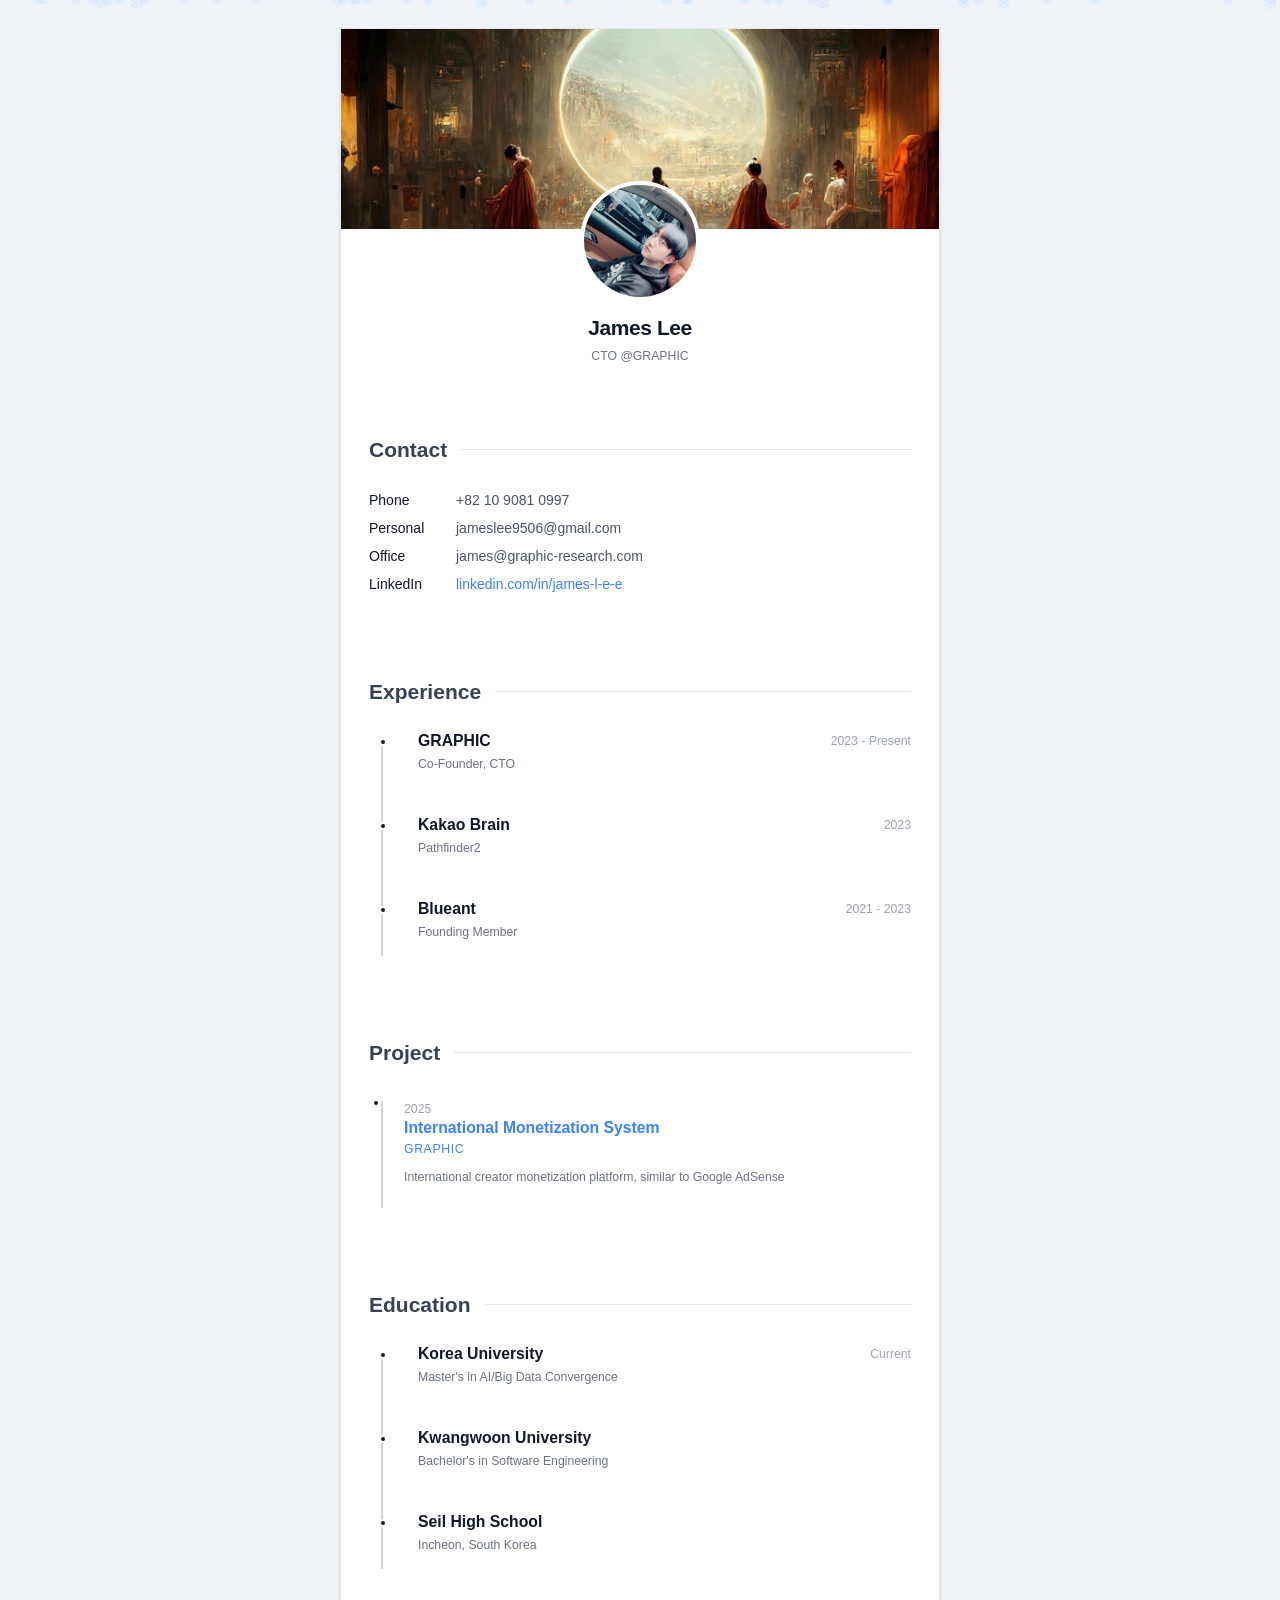
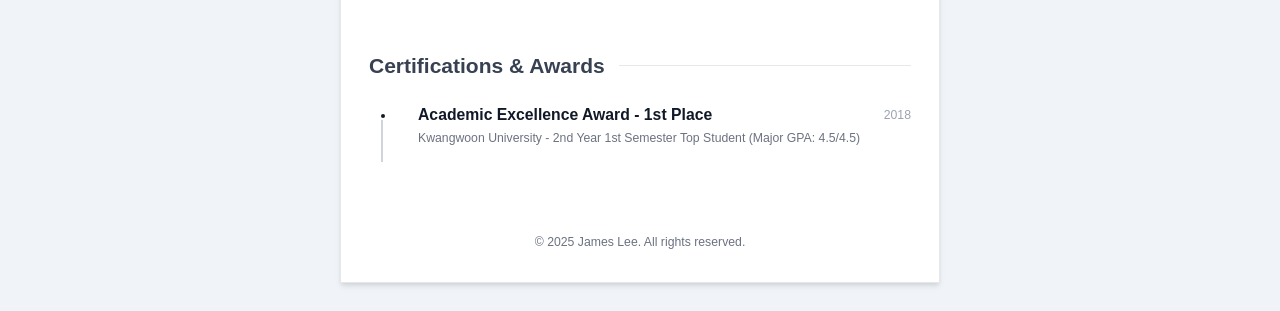
==== commit 5d17f5ac: "Add winter effects with snow and cursor particles - Add falling snow animation with soft blue snowfl" ====
--- a/index.html
+++ b/index.html
@@ -7,6 +7,8 @@
     <title>James Lee</title>
     <link rel="stylesheet" href="css/global.css">
     <link rel="stylesheet" href="css/portfolio.css">
+    <link rel="stylesheet" href="css/snow.css">
+    <link rel="stylesheet" href="css/cursor-particle.css">
 </head>
 
 <body>
@@ -157,5 +159,7 @@
     <script>
         document.body.style.setProperty('--random-delay', Math.random() * 8);
     </script>
+    <script src="js/snow.js"></script>
+    <script src="js/cursor-particle.js"></script>
 </body>
 </html>
--- a/css/global.css
+++ b/css/global.css
@@ -91,7 +91,7 @@
   font-family: var(--font-sans);
   font-size: var(--text-base);
   color: var(--color-gray-900);
-  background: var(--color-gray-100);
+  background: #f0f4f8;
   min-height: 100vh;
 }
 
--- a/css/snow.css
+++ b/css/snow.css
@@ -0,0 +1,54 @@
+/* Snow Effect */
+.snowflake {
+  position: fixed;
+  top: -10px;
+  z-index: 9999;
+  user-select: none;
+  cursor: default;
+  animation-name: snowfall;
+  animation-duration: 10s;
+  animation-timing-function: linear;
+  animation-iteration-count: infinite;
+  color: #bfdbfe;
+  font-size: 1em;
+  opacity: 0.4;
+  text-shadow: 0 0 1px rgba(191, 219, 254, 0.5);
+}
+
+@keyframes snowfall {
+  0% {
+    transform: translate3d(0, 0, 0);
+    opacity: 0;
+  }
+  10% {
+    opacity: 0.8;
+  }
+  90% {
+    opacity: 0.8;
+  }
+  100% {
+    transform: translate3d(var(--x-end), 100vh, 0);
+    opacity: 0;
+  }
+}
+
+/* Different animation speeds and delays for variety */
+.snowflake:nth-child(2n) {
+  animation-duration: 12s;
+}
+
+.snowflake:nth-child(3n) {
+  animation-duration: 8s;
+}
+
+.snowflake:nth-child(4n) {
+  animation-duration: 14s;
+}
+
+.snowflake:nth-child(5n) {
+  font-size: 0.7em;
+}
+
+.snowflake:nth-child(7n) {
+  font-size: 1.3em;
+}
--- a/css/cursor-particle.css
+++ b/css/cursor-particle.css
@@ -0,0 +1,52 @@
+/* Cursor Particle Effect */
+.cursor-particle {
+  position: fixed;
+  pointer-events: none;
+  z-index: 9998;
+  width: 6px;
+  height: 6px;
+  border-radius: 50%;
+  background: radial-gradient(circle, #fde68a, #fcd34d);
+  box-shadow:
+    0 0 8px rgba(253, 230, 138, 0.4),
+    0 0 15px rgba(252, 211, 77, 0.3);
+  animation: sparkle 0.8s ease-out forwards;
+  opacity: 0.6;
+}
+
+@keyframes sparkle {
+  0% {
+    transform: translate(-50%, -50%) scale(0);
+    opacity: 1;
+  }
+  50% {
+    transform: translate(-50%, -50%) scale(1.2);
+    opacity: 0.8;
+  }
+  100% {
+    transform: translate(-50%, -50%) scale(0);
+    opacity: 0;
+  }
+}
+
+/* Alternative particle colors */
+.cursor-particle.blue {
+  background: radial-gradient(circle, #bfdbfe, #93c5fd);
+  box-shadow:
+    0 0 8px rgba(191, 219, 254, 0.4),
+    0 0 15px rgba(147, 197, 253, 0.3);
+}
+
+.cursor-particle.purple {
+  background: radial-gradient(circle, #e9d5ff, #d8b4fe);
+  box-shadow:
+    0 0 8px rgba(233, 213, 255, 0.4),
+    0 0 15px rgba(216, 180, 254, 0.3);
+}
+
+.cursor-particle.pink {
+  background: radial-gradient(circle, #fbcfe8, #f9a8d4);
+  box-shadow:
+    0 0 8px rgba(251, 207, 232, 0.4),
+    0 0 15px rgba(249, 168, 212, 0.3);
+}
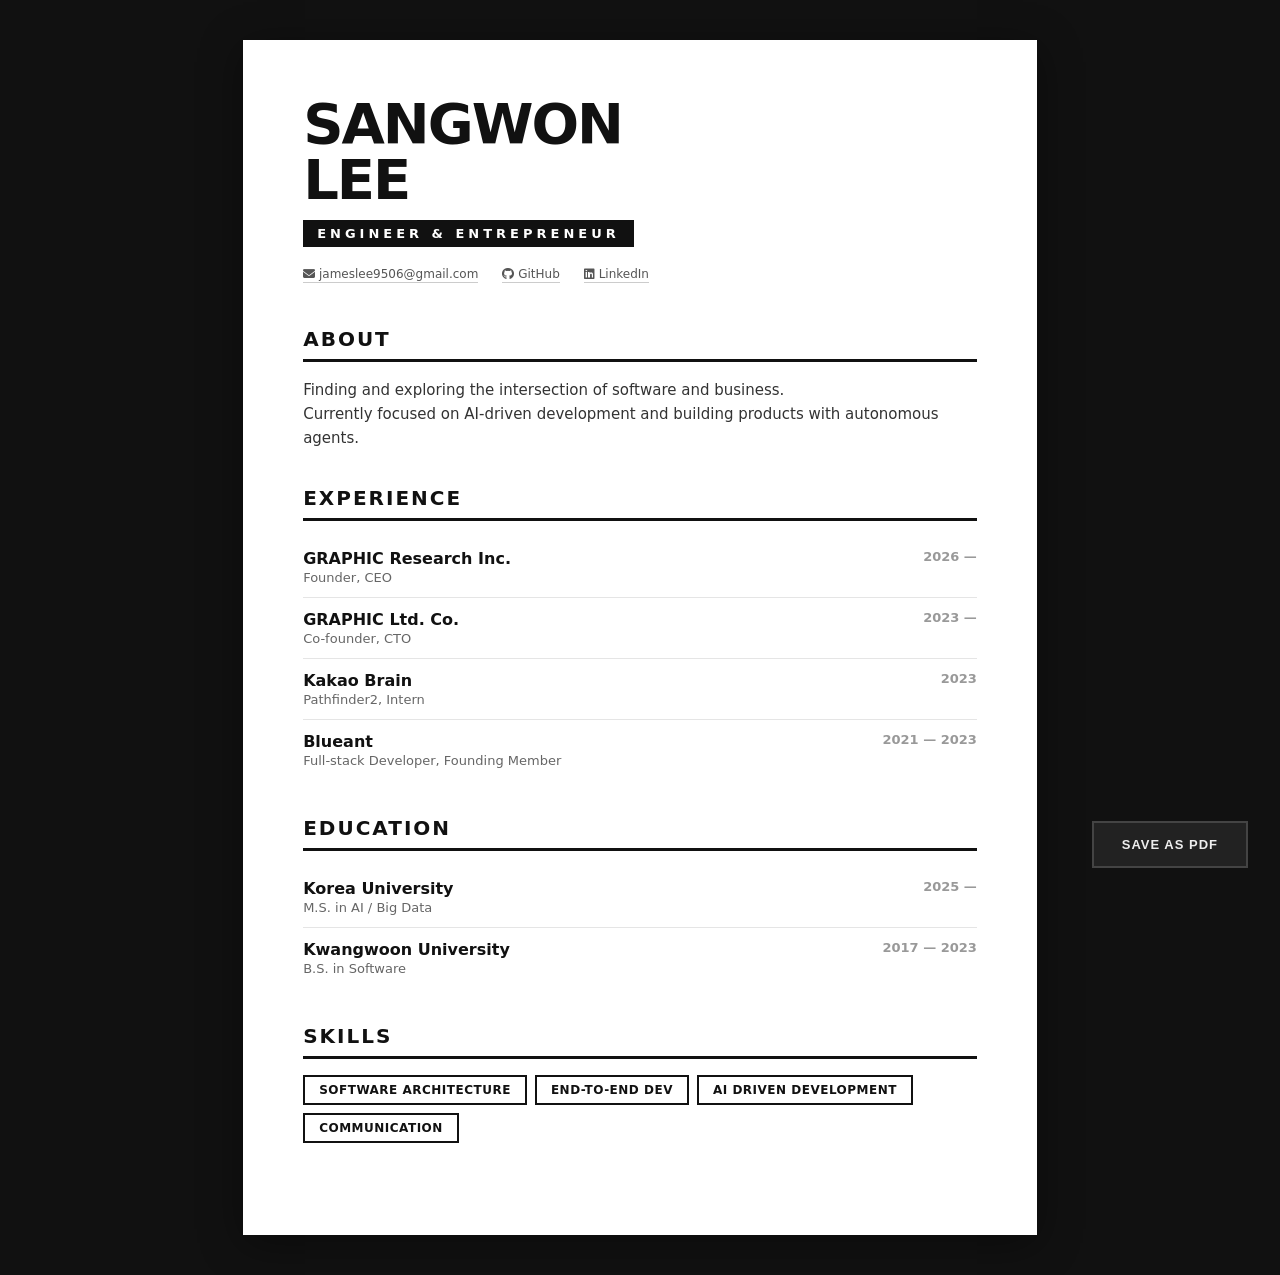
==== commit 0dcc55f7: "Rebuild resume site with markdown SSOT and separate desktop/mobile pages - Remove resume.pages and r" ====
--- a/index.html
+++ b/index.html
@@ -4,162 +4,274 @@
     <meta charset="UTF-8">
     <meta name="viewport" content="width=device-width, initial-scale=1.0">
     <meta name="robots" content="noindex, nofollow">
-    <title>James Lee</title>
-    <link rel="stylesheet" href="css/global.css">
-    <link rel="stylesheet" href="css/portfolio.css">
-    <link rel="stylesheet" href="css/snow.css">
-    <link rel="stylesheet" href="css/cursor-particle.css">
+    <title>Sangwon Lee - Resume</title>
+    <link rel="stylesheet" href="https://cdnjs.cloudflare.com/ajax/libs/font-awesome/6.5.1/css/all.min.css">
+    <style>
+        * {
+            margin: 0;
+            padding: 0;
+            box-sizing: border-box;
+        }
+
+        body {
+            background: #111;
+            font-family: 'Pretendard', -apple-system, BlinkMacSystemFont, system-ui, sans-serif;
+            color: #111;
+            -webkit-font-smoothing: antialiased;
+        }
+
+        .page {
+            width: 210mm;
+            min-height: 297mm;
+            background: #fff;
+            margin: 40px auto;
+            padding: 56px 60px;
+            box-shadow: 0 8px 40px rgba(0, 0, 0, 0.4);
+        }
+
+        /* Header */
+        .header {
+            margin-bottom: 44px;
+        }
+
+        .name {
+            font-size: 56px;
+            font-weight: 900;
+            line-height: 1;
+            letter-spacing: -2px;
+            text-transform: uppercase;
+        }
+
+        .tagline {
+            display: inline-block;
+            margin-top: 12px;
+            font-size: 13px;
+            font-weight: 700;
+            letter-spacing: 4px;
+            text-transform: uppercase;
+            background: #111;
+            color: #fff;
+            padding: 6px 14px;
+        }
+
+        .contact {
+            margin-top: 20px;
+            display: flex;
+            gap: 24px;
+            font-size: 12px;
+            font-weight: 500;
+            color: #555;
+        }
+
+        .contact a {
+            color: #555;
+            text-decoration: none;
+            border-bottom: 1px solid #ccc;
+            padding-bottom: 1px;
+        }
+
+        .contact a:hover {
+            color: #111;
+            border-color: #111;
+        }
+
+        /* Section */
+        .section {
+            margin-bottom: 36px;
+        }
+
+        .section-title {
+            font-size: 20px;
+            font-weight: 900;
+            text-transform: uppercase;
+            letter-spacing: 2px;
+            margin-bottom: 16px;
+            padding-bottom: 8px;
+            border-bottom: 3px solid #111;
+        }
+
+        .about {
+            font-size: 15px;
+            font-weight: 500;
+            line-height: 1.6;
+            color: #333;
+        }
+
+        /* Entry */
+        .entry {
+            display: grid;
+            grid-template-columns: 1fr auto;
+            gap: 0 24px;
+            padding: 12px 0;
+            border-bottom: 1px solid #e5e5e5;
+        }
+
+        .entry:last-child {
+            border-bottom: none;
+        }
+
+        .entry-org {
+            font-size: 16px;
+            font-weight: 800;
+        }
+
+        .entry-period {
+            font-size: 13px;
+            font-weight: 700;
+            color: #999;
+            text-align: right;
+            align-self: start;
+        }
+
+        .entry-role {
+            grid-column: 1 / -1;
+            font-size: 13px;
+            color: #666;
+            margin-top: 2px;
+        }
+
+        .entry-note {
+            grid-column: 1 / -1;
+            font-size: 11px;
+            color: #aaa;
+            margin-top: 2px;
+            font-weight: 600;
+            text-transform: uppercase;
+            letter-spacing: 0.5px;
+        }
+
+        /* Skills */
+        .skills {
+            list-style: none;
+            display: flex;
+            flex-wrap: wrap;
+            gap: 8px;
+        }
+
+        .skills li {
+            font-size: 12px;
+            font-weight: 700;
+            text-transform: uppercase;
+            letter-spacing: 0.5px;
+            color: #111;
+            border: 2px solid #111;
+            padding: 6px 14px;
+        }
+
+        /* Print button */
+        .print-btn {
+            position: fixed;
+            bottom: 32px;
+            right: 32px;
+            background: #222;
+            color: #eee;
+            border: 2px solid #444;
+            font-family: 'Pretendard', sans-serif;
+            font-size: 13px;
+            font-weight: 700;
+            letter-spacing: 1px;
+            text-transform: uppercase;
+            padding: 14px 28px;
+            cursor: pointer;
+            transition: all 0.15s;
+        }
+
+        .print-btn:hover {
+            background: #444;
+            border-color: #666;
+        }
+
+        @media print {
+            body { background: #fff; }
+            .page {
+                margin: 0;
+                box-shadow: none;
+                padding: 40px 48px;
+            }
+            .print-btn { display: none; }
+        }
+    </style>
 </head>
-
+<script>
+    if (/iPhone|iPad|iPod|Android/i.test(navigator.userAgent)) {
+        location.replace('mobile.html');
+    }
+</script>
 <body>
-    <div class="content-wrapper">
-    <!-- Hero Section -->
-    <section class="hero">
-        <div class="hero-cover">
-            <img src="images/cover.jpeg" alt="Cover">
-        </div>
-        <div class="container">
-            <div class="hero-content">
-                <div class="profile-image">
-                    <img src="images/profile.jpg" alt="James Lee Profile">
-                </div>
-                <div class="hero-text">
-                    <h1 class="name">James Lee</h1>
-                    <p class="bio">CTO @GRAPHIC</p>
-                </div>
-            </div>
-        </div>
-    </section>
-
-    <!-- Contact Section -->
-    <section class="section contact-section">
-        <div class="container">
-            <h2 class="section-title">Contact</h2>
-            <div class="contact-grid">
-                <a href="tel:+821090810997" class="contact-item">
-                    <span class="contact-label">Phone</span>
-                    <span class="contact-value">+82 10 9081 0997</span>
-                </a>
-                <div class="contact-item">
-                    <span class="contact-label">Personal</span>
-                    <span class="contact-value">jameslee9506@gmail.com</span>
-                </div>
-                <div class="contact-item">
-                    <span class="contact-label">Office</span>
-                    <span class="contact-value">james@graphic-research.com</span>
-                </div>
-                <a href="https://www.linkedin.com/in/james-l-e-e/" target="_blank" rel="noopener noreferrer" class="contact-item">
-                    <span class="contact-label">LinkedIn</span>
-                    <span class="contact-value">linkedin.com/in/james-l-e-e</span>
-                </a>
-            </div>
-        </div>
-    </section>
-
-    <!-- Experience Section -->
-    <section class="section experience-section">
-        <div class="container">
-            <h2 class="section-title">Experience</h2>
-            <div class="timeline">
-                <div class="timeline-item">
-                    <div class="timeline-content">
-                        <h3 class="timeline-title">GRAPHIC</h3>
-                        <p class="timeline-role">Co-Founder, CTO</p>
-                    </div>
-                    <div class="timeline-date">2023 - Present</div>
-                </div>
-                <div class="timeline-item">
-                    <div class="timeline-content">
-                        <h3 class="timeline-title">Kakao Brain</h3>
-                        <p class="timeline-role">Pathfinder2</p>
-                    </div>
-                    <div class="timeline-date">2023</div>
-                </div>
-                <div class="timeline-item">
-                    <div class="timeline-content">
-                        <h3 class="timeline-title">Blueant</h3>
-                        <p class="timeline-role">Founding Member</p>
-                    </div>
-                    <div class="timeline-date">2021 - 2023</div>
-                </div>
-            </div>
-        </div>
-    </section>
-
-    <!-- Projects Section -->
-    <section class="section projects-section">
-        <div class="container">
-            <h2 class="section-title">Project</h2>
-            <div class="timeline">
-                <a href="projects/international-monetization-system.html" class="timeline-item timeline-item-link">
-                    <div class="timeline-date">2025</div>
-                    <div class="timeline-content">
-                        <h3 class="timeline-title">International Monetization System</h3>
-                        <p class="timeline-company">GRAPHIC</p>
-                        <p class="timeline-role">International creator monetization platform, similar to Google AdSense</p>
-                    </div>
-                </a>
-            </div>
-        </div>
-    </section>
-
-    <!-- Education Section -->
-    <section class="section education-section">
-        <div class="container">
-            <h2 class="section-title">Education</h2>
-            <div class="timeline">
-                <div class="timeline-item">
-                    <div class="timeline-content">
-                        <h3 class="timeline-title">Korea University</h3>
-                        <p class="timeline-role">Master's in AI/Big Data Convergence</p>
-                    </div>
-                    <div class="timeline-date">Current</div>
-                </div>
-                <div class="timeline-item">
-                    <div class="timeline-content">
-                        <h3 class="timeline-title">Kwangwoon University</h3>
-                        <p class="timeline-role">Bachelor's in Software Engineering</p>
-                    </div>
-                    <div class="timeline-date"></div>
-                </div>
-                <div class="timeline-item">
-                    <div class="timeline-content">
-                        <h3 class="timeline-title">Seil High School</h3>
-                        <p class="timeline-role">Incheon, South Korea</p>
-                    </div>
-                    <div class="timeline-date"></div>
-                </div>
-            </div>
-        </div>
-    </section>
-
-    <!-- Certifications & Awards Section -->
-    <section class="section certifications-section">
-        <div class="container">
-            <h2 class="section-title">Certifications & Awards</h2>
-            <div class="timeline">
-                <div class="timeline-item">
-                    <div class="timeline-content">
-                        <h3 class="timeline-title">Academic Excellence Award - 1st Place</h3>
-                        <p class="timeline-role">Kwangwoon University - 2nd Year 1st Semester Top Student (Major GPA: 4.5/4.5)</p>
-                    </div>
-                    <div class="timeline-date">2018</div>
-                </div>
-            </div>
-        </div>
-    </section>
-
-    <!-- Footer -->
-    <footer class="footer">
-        <div class="container">
-            <p>&copy; 2025 James Lee. All rights reserved.</p>
-        </div>
-    </footer>
-    </div>
-    <script>
-        document.body.style.setProperty('--random-delay', Math.random() * 8);
-    </script>
-    <script src="js/snow.js"></script>
-    <script src="js/cursor-particle.js"></script>
+
+<div class="page">
+    <div class="header">
+        <div class="name">Sangwon<br>Lee</div>
+        <div class="tagline">Engineer & Entrepreneur</div>
+        <div class="contact">
+            <a href="mailto:jameslee9506@gmail.com"><i class="fa-solid fa-envelope"></i> jameslee9506@gmail.com</a>
+            <a href="https://github.com/jameslee9506"><i class="fa-brands fa-github"></i> GitHub</a>
+            <a href="https://www.linkedin.com/in/james-l-e-e/"><i class="fa-brands fa-linkedin"></i> LinkedIn</a>
+        </div>
+    </div>
+
+    <div class="section">
+        <div class="section-title">About</div>
+        <p class="about">Finding and exploring the intersection of software and business.<br>Currently focused on AI-driven development and building products with autonomous agents.</p>
+    </div>
+
+    <div class="section">
+        <div class="section-title">Experience</div>
+
+        <div class="entry">
+            <span class="entry-org">GRAPHIC Research Inc.</span>
+            <span class="entry-period">2026 &mdash;</span>
+            <span class="entry-role">Founder, CEO</span>
+        </div>
+
+        <div class="entry">
+            <span class="entry-org">GRAPHIC Ltd. Co.</span>
+            <span class="entry-period">2023 &mdash;</span>
+            <span class="entry-role">Co-founder, CTO</span>
+        </div>
+
+        <div class="entry">
+            <span class="entry-org">Kakao Brain</span>
+            <span class="entry-period">2023</span>
+            <span class="entry-role">Pathfinder2, Intern</span>
+        </div>
+
+        <div class="entry">
+            <span class="entry-org">Blueant</span>
+            <span class="entry-period">2021 &mdash; 2023</span>
+            <span class="entry-role">Full-stack Developer, Founding Member</span>
+
+        </div>
+    </div>
+
+    <div class="section">
+        <div class="section-title">Education</div>
+
+        <div class="entry">
+            <span class="entry-org">Korea University</span>
+            <span class="entry-period">2025 &mdash;</span>
+            <span class="entry-role">M.S. in AI / Big Data</span>
+        </div>
+
+        <div class="entry">
+            <span class="entry-org">Kwangwoon University</span>
+            <span class="entry-period">2017 &mdash; 2023</span>
+            <span class="entry-role">B.S. in Software</span>
+        </div>
+    </div>
+
+    <div class="section">
+        <div class="section-title">Skills</div>
+        <ul class="skills">
+            <li>Software Architecture</li>
+            <li>End-to-end Dev</li>
+            <li>AI Driven Development</li>
+            <li>Communication</li>
+        </ul>
+    </div>
+</div>
+
+<button class="print-btn" onclick="window.print()">Save as PDF</button>
+
 </body>
 </html>
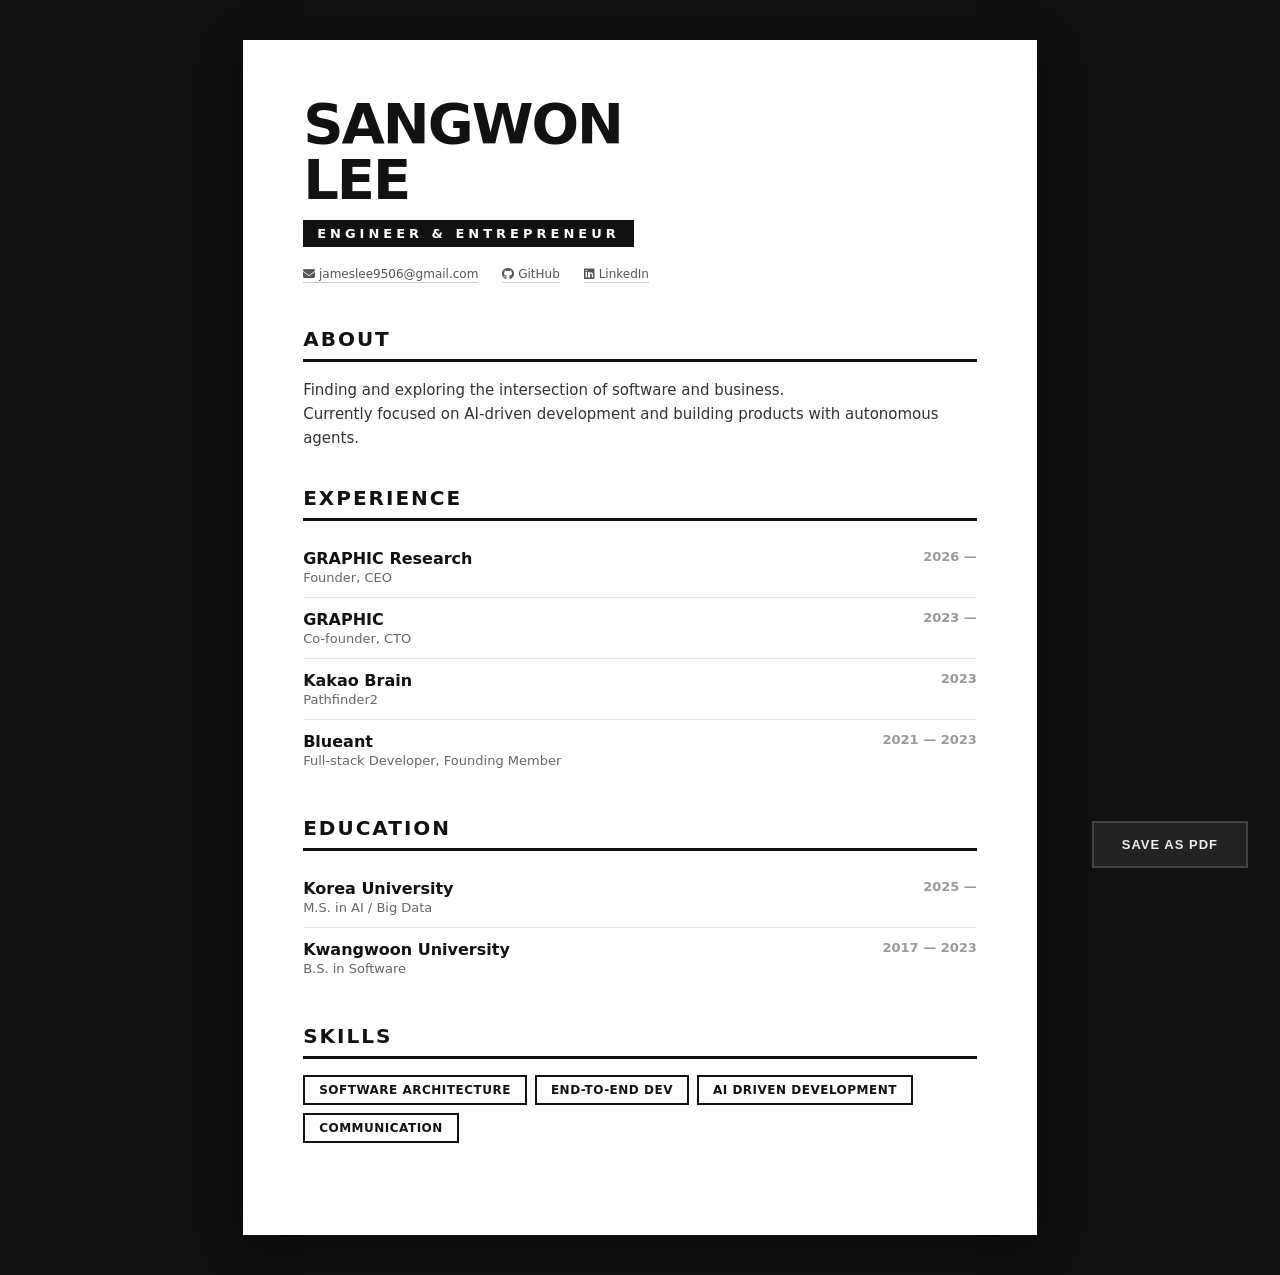
==== commit 1fbbf069: "Update resume and card: clean up company names, refine card export - Remove Ltd. Co / Inc from compa" ====
--- a/index.html
+++ b/index.html
@@ -219,13 +219,13 @@
         <div class="section-title">Experience</div>
 
         <div class="entry">
-            <span class="entry-org">GRAPHIC Research Inc.</span>
+            <span class="entry-org">GRAPHIC Research</span>
             <span class="entry-period">2026 &mdash;</span>
             <span class="entry-role">Founder, CEO</span>
         </div>
 
         <div class="entry">
-            <span class="entry-org">GRAPHIC Ltd. Co.</span>
+            <span class="entry-org">GRAPHIC</span>
             <span class="entry-period">2023 &mdash;</span>
             <span class="entry-role">Co-founder, CTO</span>
         </div>
@@ -233,14 +233,13 @@
         <div class="entry">
             <span class="entry-org">Kakao Brain</span>
             <span class="entry-period">2023</span>
-            <span class="entry-role">Pathfinder2, Intern</span>
+            <span class="entry-role">Pathfinder2</span>
         </div>
 
         <div class="entry">
             <span class="entry-org">Blueant</span>
             <span class="entry-period">2021 &mdash; 2023</span>
             <span class="entry-role">Full-stack Developer, Founding Member</span>
-
         </div>
     </div>
 
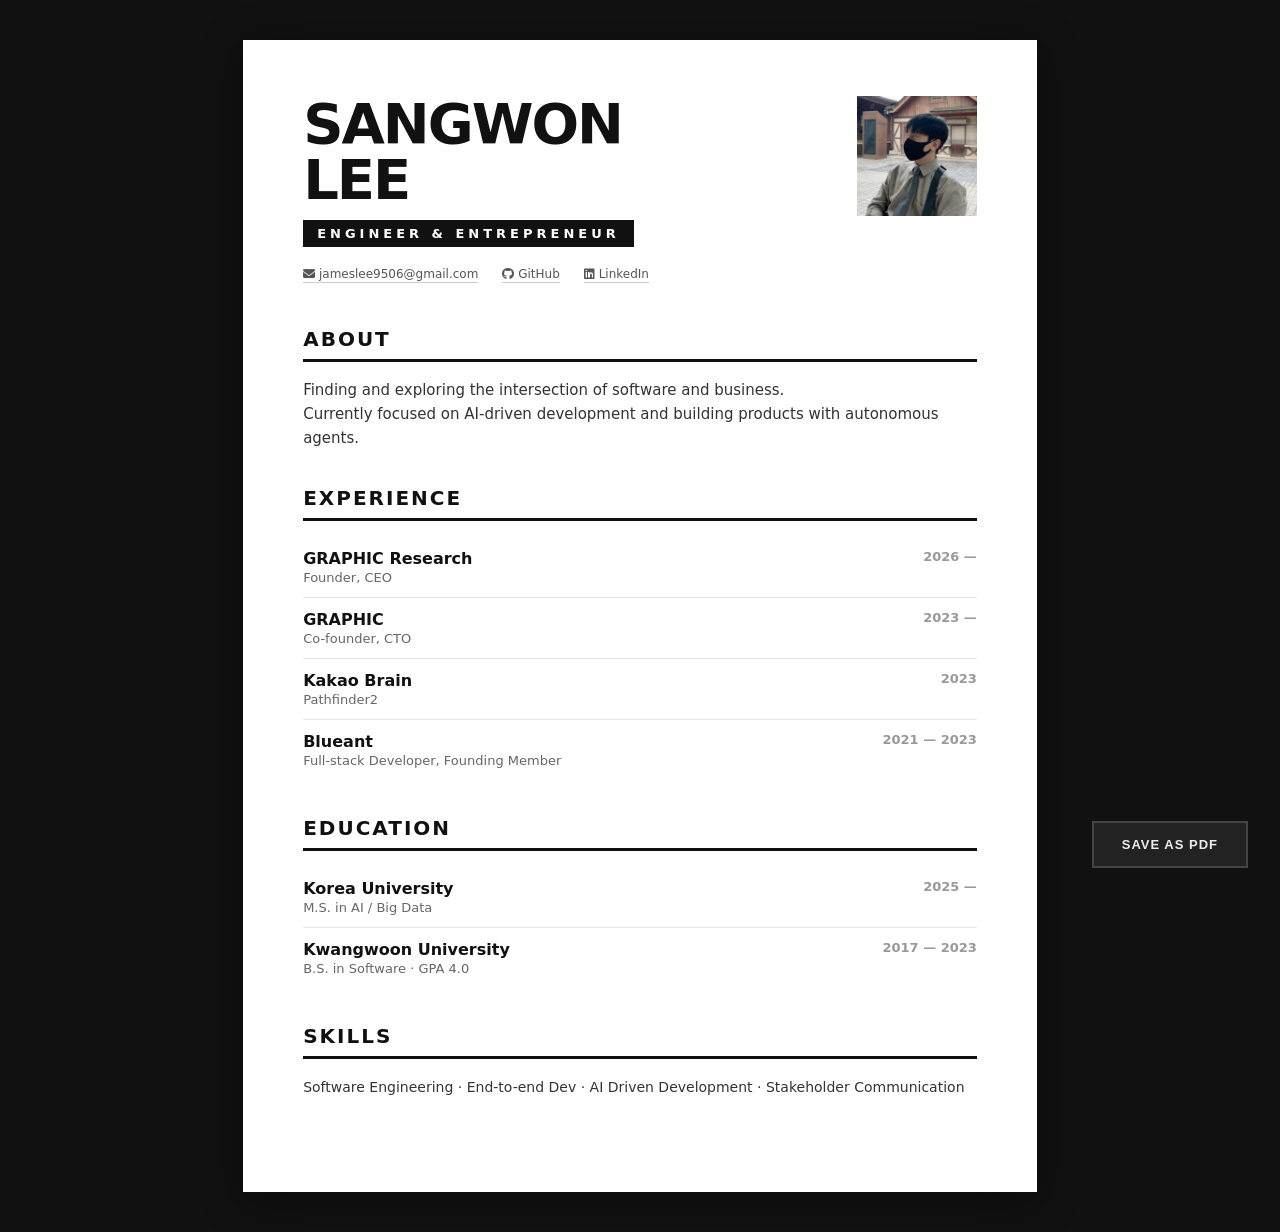
==== commit 0322a479: "Update resume: add profile photo, clean up company names, refine skills and education - Add profile " ====
--- a/index.html
+++ b/index.html
@@ -32,6 +32,17 @@
         /* Header */
         .header {
             margin-bottom: 44px;
+            display: flex;
+            justify-content: space-between;
+            align-items: start;
+        }
+
+        .header-photo {
+            width: 120px;
+            height: 120px;
+            object-fit: cover;
+            border-radius: 0;
+            flex-shrink: 0;
         }
 
         .name {
@@ -142,20 +153,10 @@
 
         /* Skills */
         .skills {
-            list-style: none;
-            display: flex;
-            flex-wrap: wrap;
-            gap: 8px;
-        }
-
-        .skills li {
-            font-size: 12px;
-            font-weight: 700;
-            text-transform: uppercase;
-            letter-spacing: 0.5px;
-            color: #111;
-            border: 2px solid #111;
-            padding: 6px 14px;
+            font-size: 14px;
+            font-weight: 500;
+            color: #333;
+            line-height: 1.8;
         }
 
         /* Print button */
@@ -201,13 +202,16 @@
 
 <div class="page">
     <div class="header">
-        <div class="name">Sangwon<br>Lee</div>
-        <div class="tagline">Engineer & Entrepreneur</div>
-        <div class="contact">
-            <a href="mailto:jameslee9506@gmail.com"><i class="fa-solid fa-envelope"></i> jameslee9506@gmail.com</a>
-            <a href="https://github.com/jameslee9506"><i class="fa-brands fa-github"></i> GitHub</a>
-            <a href="https://www.linkedin.com/in/james-l-e-e/"><i class="fa-brands fa-linkedin"></i> LinkedIn</a>
-        </div>
+        <div class="header-left">
+            <div class="name">Sangwon<br>Lee</div>
+            <div class="tagline">Engineer & Entrepreneur</div>
+            <div class="contact">
+                <a href="mailto:jameslee9506@gmail.com"><i class="fa-solid fa-envelope"></i> jameslee9506@gmail.com</a>
+                <a href="https://github.com/jameslee9506"><i class="fa-brands fa-github"></i> GitHub</a>
+                <a href="https://www.linkedin.com/in/james-l-e-e/"><i class="fa-brands fa-linkedin"></i> LinkedIn</a>
+            </div>
+        </div>
+        <img src="assets/profile.jpeg" alt="Profile" class="header-photo">
     </div>
 
     <div class="section">
@@ -255,18 +259,13 @@
         <div class="entry">
             <span class="entry-org">Kwangwoon University</span>
             <span class="entry-period">2017 &mdash; 2023</span>
-            <span class="entry-role">B.S. in Software</span>
+            <span class="entry-role">B.S. in Software · GPA 4.0</span>
         </div>
     </div>
 
     <div class="section">
         <div class="section-title">Skills</div>
-        <ul class="skills">
-            <li>Software Architecture</li>
-            <li>End-to-end Dev</li>
-            <li>AI Driven Development</li>
-            <li>Communication</li>
-        </ul>
+        <p class="skills">Software Engineering · End-to-end Dev · AI Driven Development · Stakeholder Communication</p>
     </div>
 </div>
 
